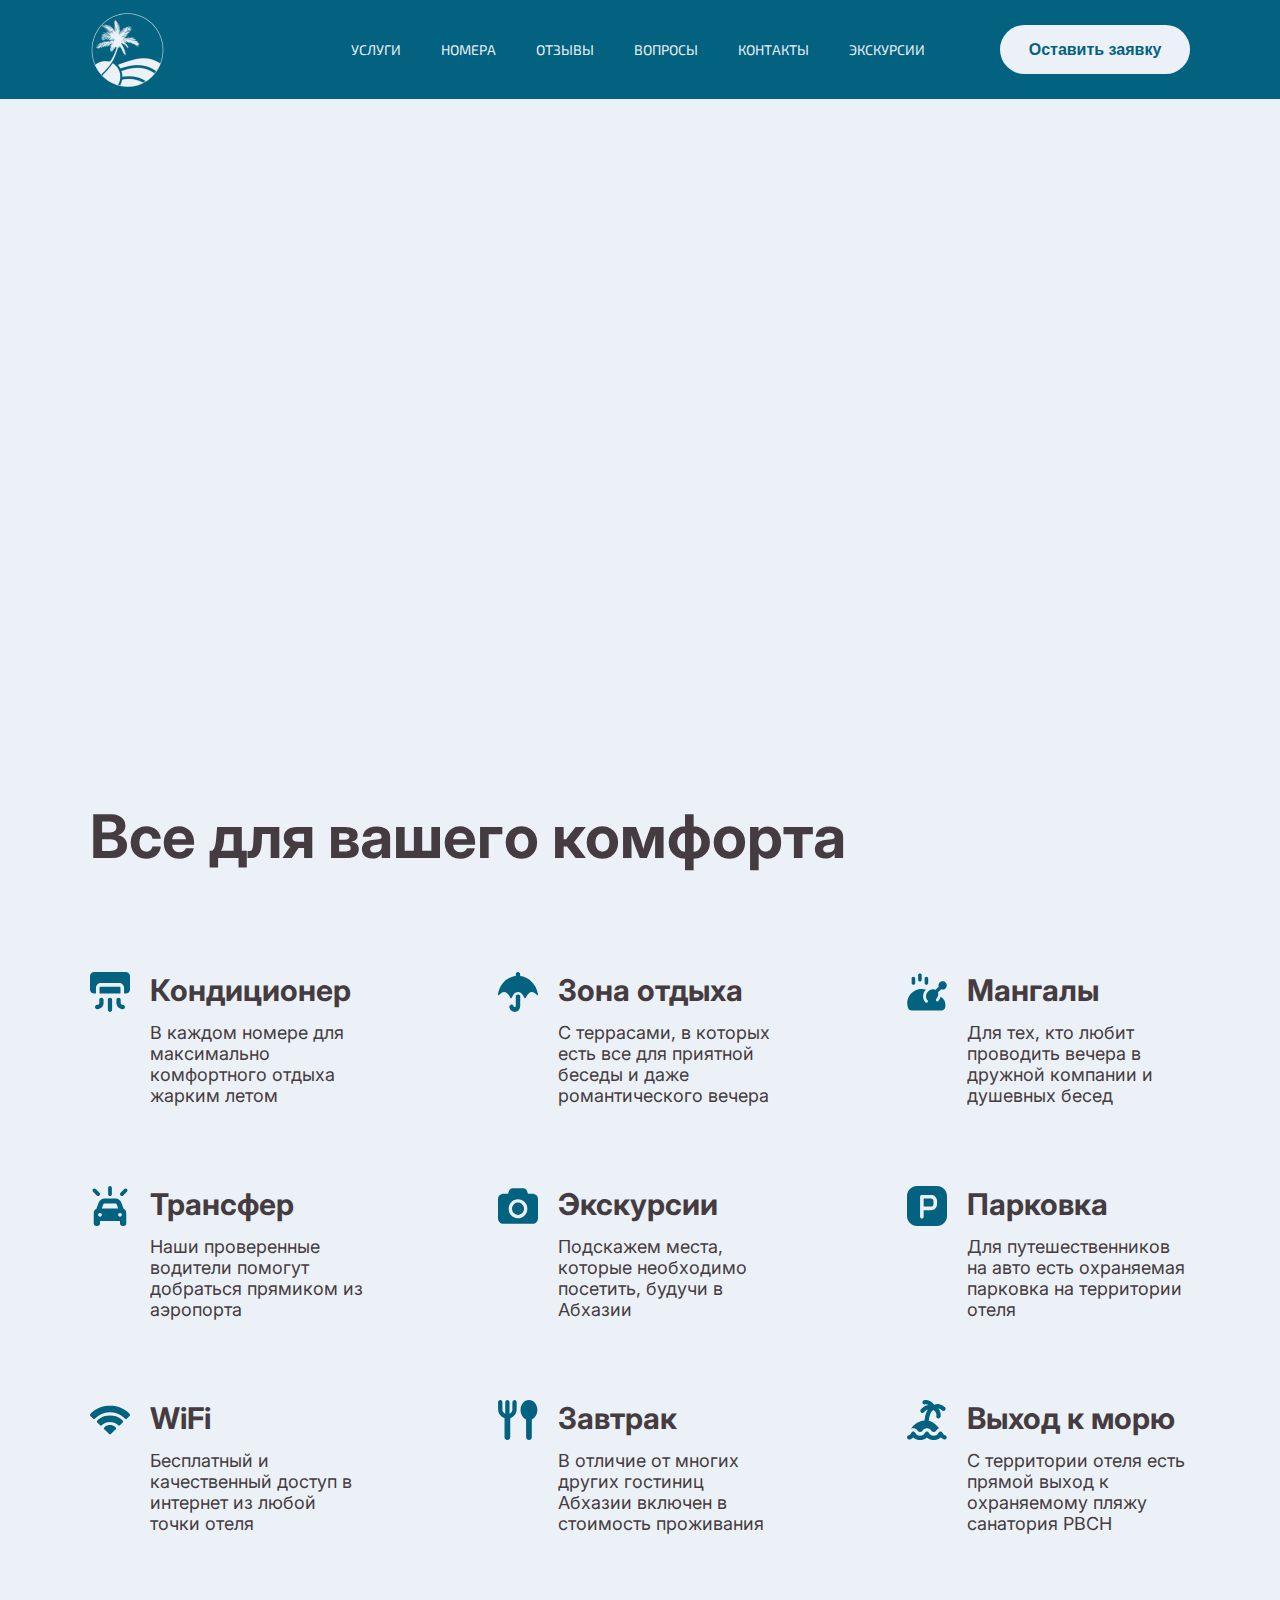
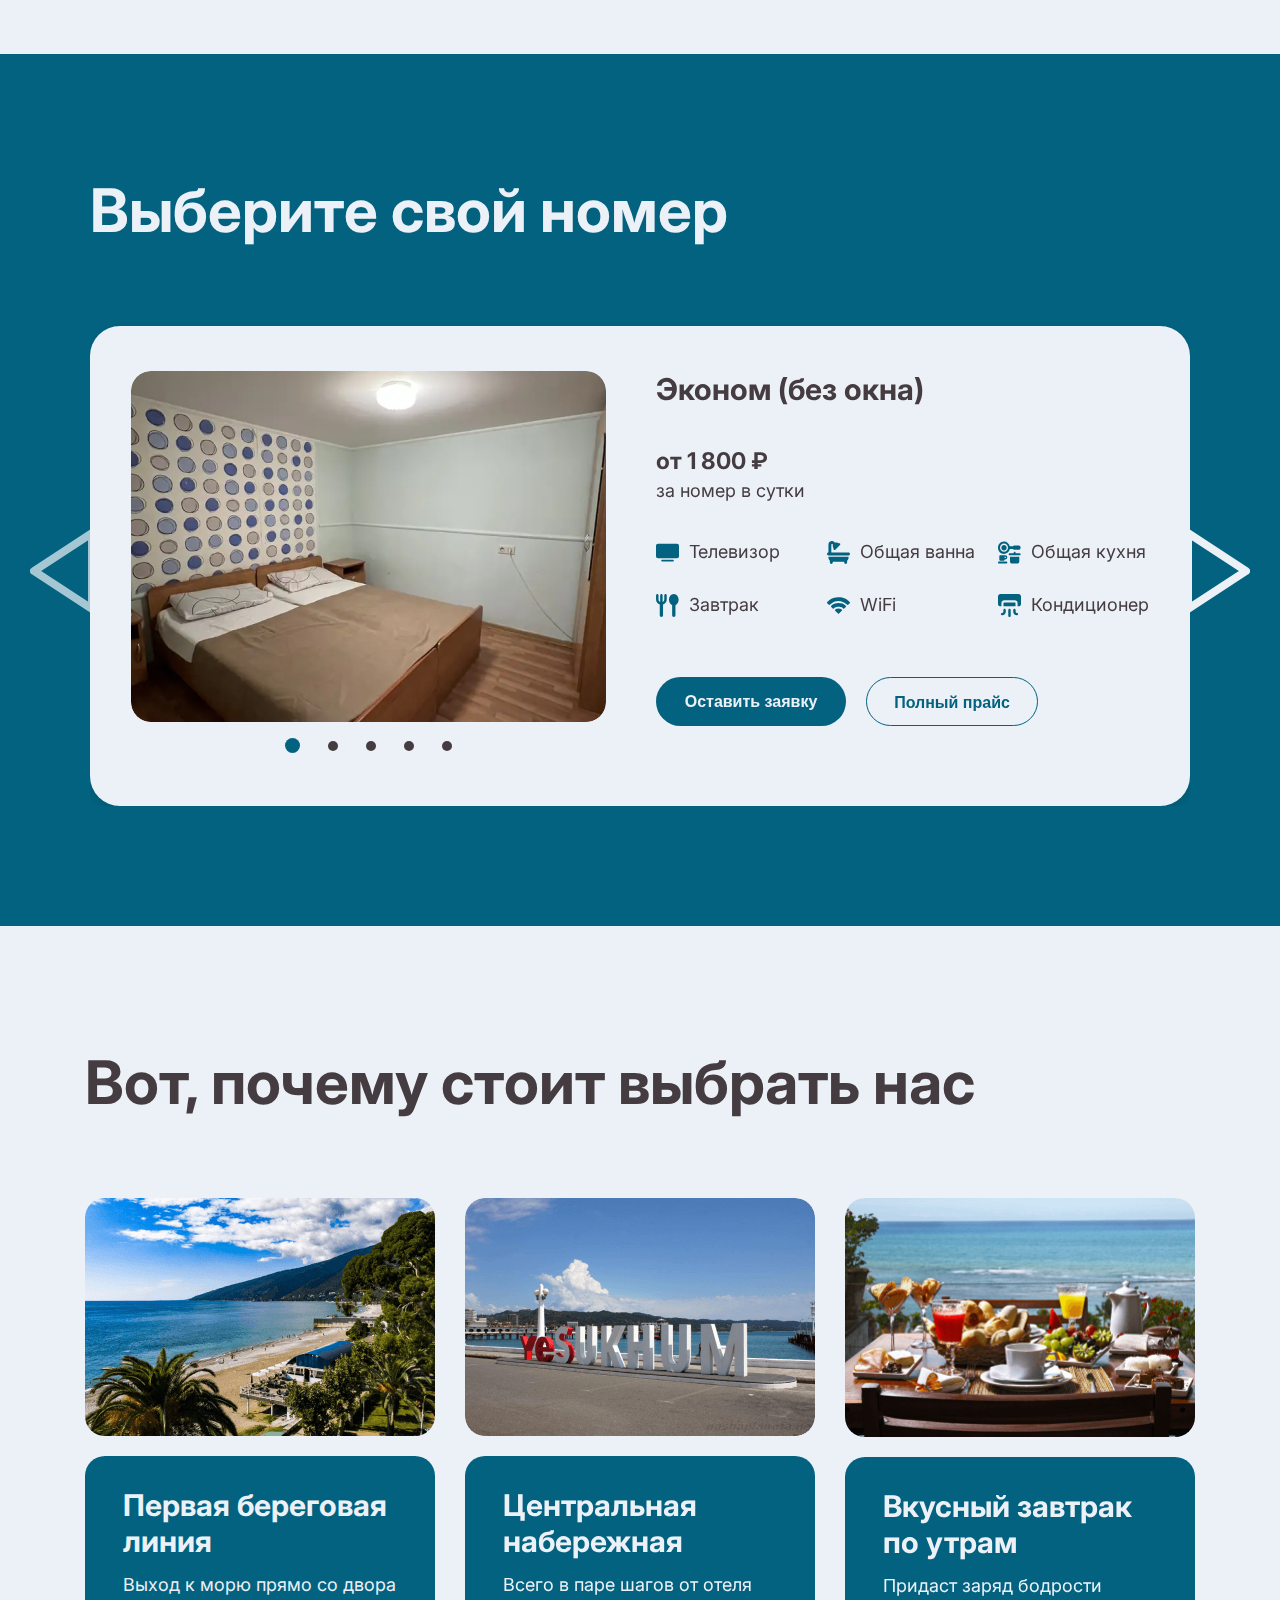
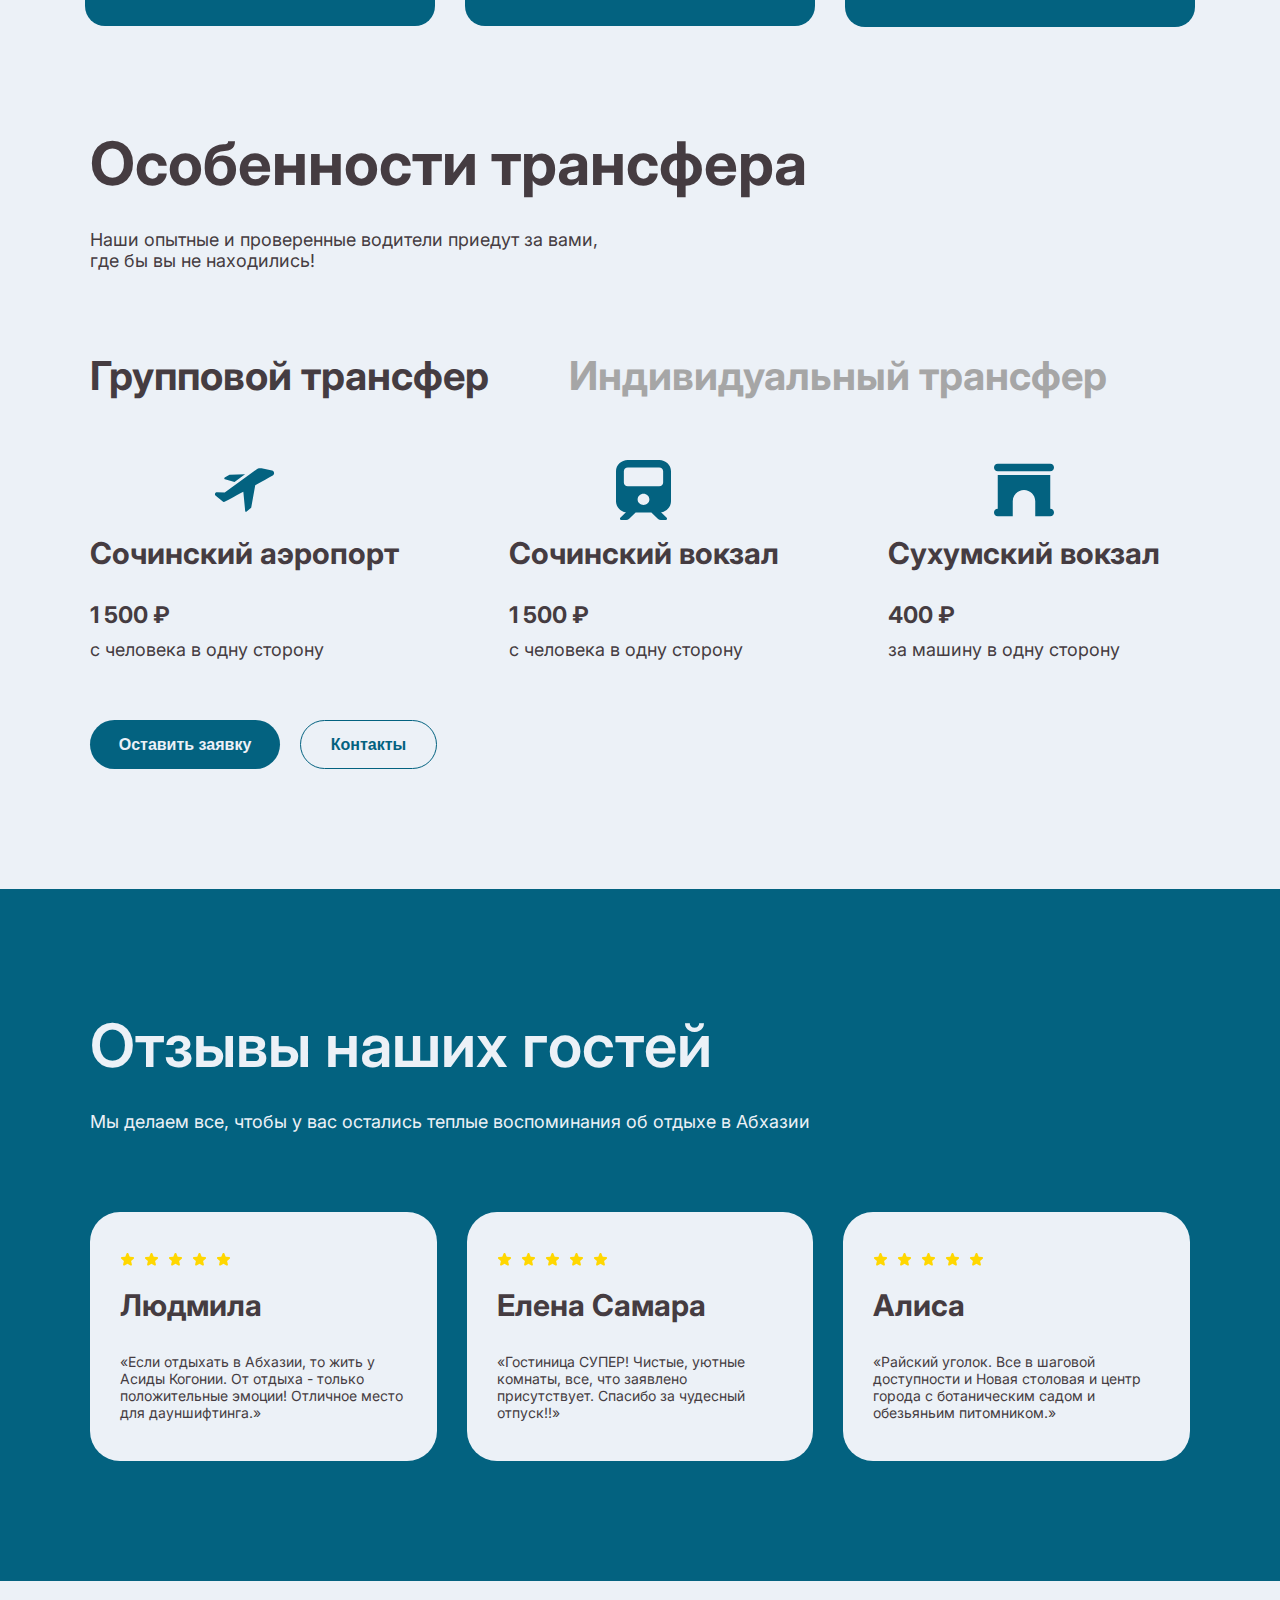
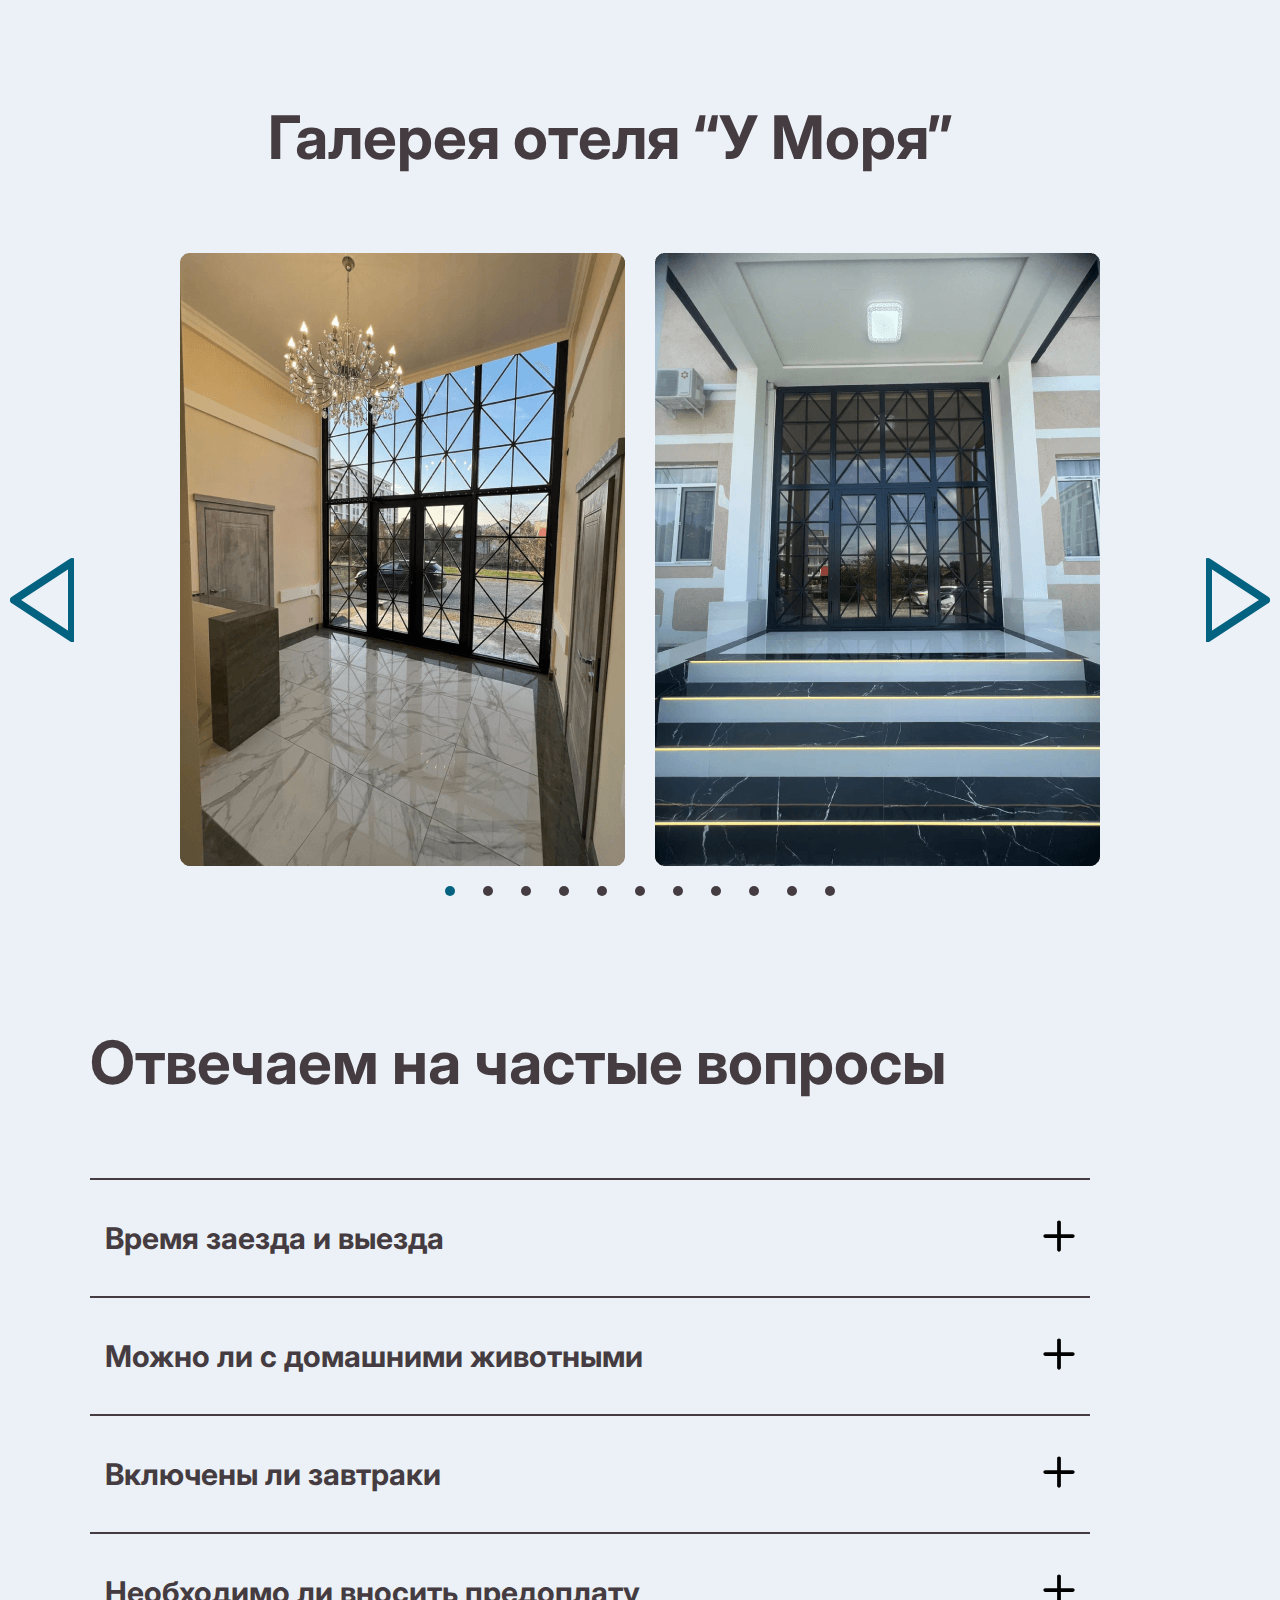
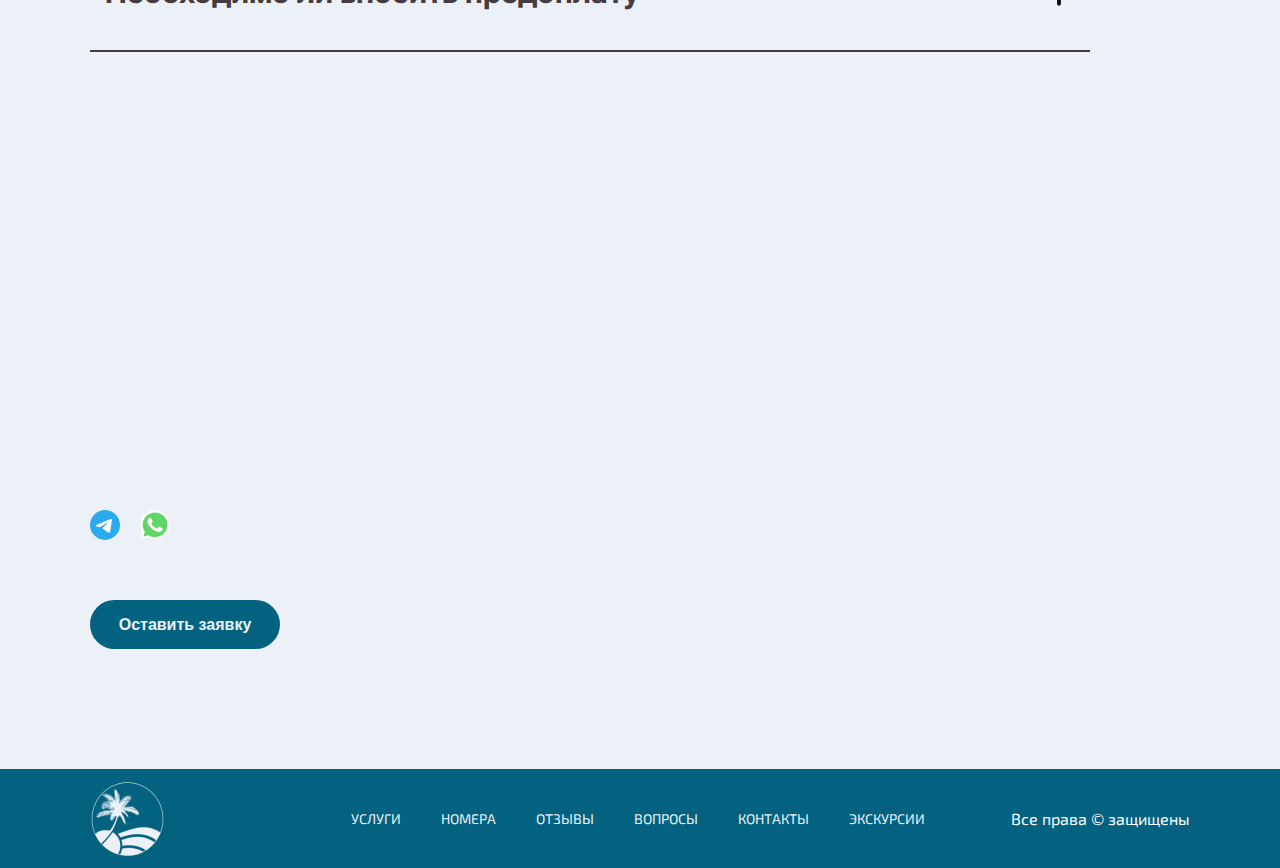
==== index.html @ 35a9c176 "first commit" ====
<!DOCTYPE html>
<html lang="ru">
<head>
    <meta charset="UTF-8">
    <meta name="viewport" content="width=device-width, initial-scale=1.0">
    
    <title>Уютный семейный отель у моря</title>
    <link rel="stylesheet" href="https://unpkg.com/swiper/swiper-bundle.min.css" /> 
    <link rel="stylesheet" href="./css/main.css">
    <link rel="preconnect" href="https://fonts.googleapis.com">
    <link rel="preconnect" href="https://fonts.gstatic.com" crossorigin>
    <link href="https://fonts.googleapis.com/css2?family=Exo+2:ital,wght@0,100..900;1,100..900&family=Inter:wght@100..900&display=swap" rel="stylesheet">
    <link rel="preconnect" href="https://fonts.googleapis.com">
    <link rel="preconnect" href="https://fonts.gstatic.com" crossorigin>
    <link href="https://fonts.googleapis.com/css2?family=Exo+2:ital,wght@0,100..900;1,100..900&display=swap" rel="stylesheet">

    <link rel="apple-touch-icon" sizes="72x72" href="/img/favicons/apple-touch-icon.png">
    <link rel="icon" type="image/png" sizes="32x32" href="/img/favicons/favicon-32x32.png">
    <link rel="icon" type="image/png" sizes="16x16" href="/img/favicons/favicon-16x16.png">
    <link rel="manifest" href="/img/favicons/site.webmanifest">
    <link rel="mask-icon" href="/img/favicons/safari-pinned-tab.svg" color="#5bbad5">
    <link rel="shortcut icon" href="/img/favicons/favicon.ico">
    <meta name="msapplication-TileColor" content="#da532c">
    <meta name="msapplication-config" content="/img/favicons/browserconfig.xml">
    <meta name="theme-color" content="#ffffff">
</head> 
<body>
    <div class="container"> 
        <div class="flutter section none">
            <div class="section-content-form">
                <form class="form" id="form">
                    <div class="form-title-wrapper">
                        <h3 class="form-title">Это будет незабываемый отдых</h3>
                        <div class="form-title-button">
                            <button class="form-prev form-prev-desctop"><img class="form-prev-image" src="./img/svg/prev.svg" alt="Prev"></button>
                            <button class="form-close"><img class="form-close-image" src="./img/svg/close.svg" alt="Close"></button>
                        </div>
                    </div>
                    <div class="form-content-human-data">
                        <h4 class="form-content-human-data-step">Шаг <span class="step-number">1</span>/3</h4>
                        <div class="form-data">
                            <div class="error-message none">
                                <p class="error-text">Пожалуйста, заполните все поля корректно.</p>
                            </div>
                            <input class="form-data-input" id="form-name" type="text" placeholder="Имя">
                            <input class="form-data-input" id="form-surname" type="text" placeholder="Фамилия">
                            <input class="form-data-input phone-input" id="form-phone" type="tel" placeholder="Телефон">
                        </div>
                        <div class="form-button">
                            <button class="form-button-continued">Продолжить</button>
                            <p class="form-button-text">Нажимая на кнопку, я даю разрешение на обработку данных</p>
                        </div>
                    </div>
                    <div class="form-content-info-data none">
                        <h4 class="form-content-human-data-step">Шаг <span class="step-number">2</span>/3</h4>
                        <div class="form-data">
                            <label class="checkbox-block">
                                <input type="checkbox" name="radio-group" class="checkbox-block__real" id="needTransfer">
                                <div class="checkbox-block__fake"></div>
                                <div class="checkbox-block__text">Нужен трансфер</div>
                            </label>    
                            <label class="checkbox-block">
                                <input type="checkbox" name="radio-group" class="checkbox-block__real" id="isAnimals">
                                <div class="checkbox-block__fake"></div>
                                <div class="checkbox-block__text">Я с питомцами</div>
                            </label>    
                            <label class="checkbox-block">
                                <input type="checkbox" name="radio-group" class="checkbox-block__real" id="needParking">
                                <div class="checkbox-block__fake"></div>
                                <div class="checkbox-block__text">Нужна парковка</div>
                            </label>    
                        </div>
                        <div class="form-button">
                            <button class="form-button-continued" >Продолжить</button>
                            <p class="form-button-text">Нажимая на кнопку, я даю разрешение на обработку данных</p>
                        </div>
                    </div>
                    <div class="form-content-dates-arrival none">
                        <h4 class="form-content-human-data-step">Шаг <span class="step-number">3</span>/3</h4>
                        <div class="form-data">
                            <div class="error-message none">
                                <p class="error-text">Пожалуйста, заполните все поля корректно.</p>
                            </div>
                            <div class="form-data-input-date-wrapper">
                                <div class="form-group-input-data" >
                                    <span class="label checkInDateSpan">Заезд</span>
                                    <input type="date" id="form-checkIn" class="date-input form-checkIn">
                                </div>
                                <div class="form-group-input-data">
                                    <span class="label checkOutDateSpan">Выезд</span>
                                    <input type="date" id="form-checkOut" class="date-input form-checkOut">
                                </div>
                            </div>
                            <div class="form-order-call-checkbox ">
                                <div class="form-order-call-select-container-button">
                                    <p class="form-order-call-checkbox-title" data-checkbox="telegram">Позвоните мне</p>
                                    <button class="toggle-button">
                                        <svg viewBox="0 0 20 16" fill="none" xmlns="http://www.w3.org/2000/svg">
                                            <path d="M18.9994 0.973267L0.999427 0.973266C0.817186 0.973839 0.638551 1.02419 0.482751 1.1189C0.326951 1.21362 0.199886 1.3491 0.115232 1.51078C0.030578 1.67245 -0.00845786 1.8542 0.00232437 2.03644C0.0131066 2.21869 0.0733006 2.39454 0.176427 2.54507L9.17643 15.5683C9.54943 16.1083 10.4474 16.1083 10.8214 15.5683L19.8214 2.54507C19.9256 2.39486 19.9867 2.21892 19.9981 2.03637C20.0094 1.85382 19.9706 1.67164 19.8859 1.50962C19.8012 1.3476 19.6738 1.21194 19.5175 1.11738C19.3612 1.02282 19.182 0.972979 18.9994 0.973267Z" fill="#453C41" />
                                        </svg>
                                    </button>
                                </div>
                                <div class="form-order-call-block none">
                                    <ul class="form-order-call-list">
                                        <li class="call" data-value="Позвоните мне">Позвоните мне</li>
                                        <li class="whatsapp" data-value="WhatsApp">WhatsApp</li>
                                        <li class="telegram" data-value="Telegram">Telegram</li>
                                    </ul>
                                </div>
                            </div>
                        </div>
                        <div class="form-button">
                            <button class="form-button-verify">Подтвердить</button>
                            <p class="form-button-text">Нажимая на кнопку, я даю разрешение на обработку данных</p>
                        </div>
                    </div>
                    <button class="form-prev form-prev-mobile"><img class="form-prev-image" src="./img/svg/prev.svg" alt="Prev"></button>
                </form>
            </div>
            <div class="thanks-modal-wrapper none">
                <div class="thanks-modal">
                    <h3 class="thanks-modal-text-title">Спасибо!</h3>
                    <p>Мы обязательно свяжемся с вами позже для обсуждения деталей</p>
                </div>
            </div>
        </div>
        <div class="container-prices none">
            <img class="prices-image" src="./img/hotel-number/prices.png" alt="Prices">
            <!-- <img class="prices-image-mobile" src="./img/hotel-number/prices-mobile.png" alt="Prices"> -->
        </div>
        <header class="pattern section">
            <nav class="layout">
                <div class="nav-container">
                    <div class="nav-container-info">
                        <a href="./index.html" class="logo"><img src="./img/logo.png" alt="Logo"></a>
                        <div class="hamburger-menu" id="header-hamburger-menu">
                            <span></span>
                            <span></span>
                            <span></span>
                        </div>
                        <div class="popup-menu none" id="header-popup-menu">
                            <ul class="nav-links">
                                <li class="nav-links-el"><a href="#comfort">Услуги</a></li>
                                <li class="nav-links-el"><a href="#hotel-number">Номера</a></li>
                                <li class="nav-links-el"><a href="#feedback">Oтзывы</a></li>
                                <li class="nav-links-el"><a href="#faq">Вопросы</a></li>
                                <li class="nav-links-el"><a href="#contacts">Контакты</a></li>
                                <li class="nav-links-el"><a href="./excursions.html">Экскурсии</a></li>
                            </ul>
                        </div>
                        <ul class="nav-links desctop">
                            <li class="nav-links-el"><a href="#comfort">Услуги</a></li>
                            <li class="nav-links-el"><a href="#hotel-number">Номера</a></li>
                            <li class="nav-links-el"><a href="#feedback">Oтзывы</a></li>
                            <li class="nav-links-el"><a href="#faq">Вопросы</a></li>
                            <li class="nav-links-el"><a href="#contacts">Контакты</a></li>
                            <li class="nav-links-el"><a href="./excursions.html">Экскурсии</a></li>
                        </ul>
                    </div>
                    <button class="cta-button cta-button-header request-hide">Оставить заявку</button>
                    <button class="cta-button cta-button-header request-view">Заявка</button>
                </div>
            </nav>
        </header>

        <section class="main section">
            <div class="main-content">
                <h1 class="main-content-title">Уютный семейный отель у моря</h1>
                <p class="main-content-text">Менее пяти минут пешком до берега, главной набережной и центра города</p>
                <button class="rooms-prices-button">Номера и цены</button>
            </div>
        </section>

        <section class="comfort section" id="comfort">
            <div class="comfort-wrapper">
                <h2 class="comfort-title">Все для вашего комфорта</h2>
                <div class="comfort-items">
                    <div class="comfort-item">
                        <img src="./img/svg/conditioner.svg" class="icon"></img>
                        <div class="comfort-item-info">
                            <h3 class="comfort-item-info-title">Кондиционер</h3>
                            <p class="comfort-item-info-text">В каждом номере для максимально комфортного отдыха жарким летом</p>
                        </div>
                    </div>
                    <div class="comfort-item">
                        <img src="./img/svg/rest.svg" class="icon"></img>
                        <div class="comfort-item-info">
                            <h3 class="comfort-item-info-title">Зона отдыха</h3>
                            <p class="comfort-item-info-text">С террасами, в которых есть все для приятной беседы и даже романтического вечера</p>
                        </div>
                    </div>
                    <div class="comfort-item">
                        <img src="./img/svg/brazier.svg" class="icon"></img>
                        <div class="comfort-item-info">
                            <h3 class="comfort-item-info-title">Мангалы</h3>
                            <p class="comfort-item-info-text">Для тех, кто любит проводить вечера в дружной компании и душевных бесед</p>
                        </div>
                    </div>
                    <div class="comfort-item">
                        <img src="./img/svg/transfer.svg" class="icon"></img>
                        <div class="comfort-item-info">
                            <h3 class="comfort-item-info-title">Трансфер</h3>
                            <p class="comfort-item-info-text">Наши проверенные водители помогут добраться прямиком из аэропорта</p>
                        </div>
                    </div>
                    <div class="comfort-item">
                        <img src="./img/svg/excursions.svg" class="icon"></img>
                        <div class="comfort-item-info">
                            <h3 class="comfort-item-info-title">Экскурсии</h3>
                            <p class="comfort-item-info-text">Подскажем места, которые необходимо посетить, будучи в Абхазии</p>
                        </div>
                    </div>
                    <div class="comfort-item">
                        <img src="./img/svg/parking.svg" class="icon"></img>
                        <div class="comfort-item-info">
                            <h3 class="comfort-item-info-title">Парковка</h3>
                            <p class="comfort-item-info-text">Для путешественников на авто есть охраняемая парковка на территории отеля</p>
                        </div>
                    </div>
                    <div class="comfort-item">
                        <img src="./img/svg/wifi.svg" class="icon"></img>
                        <div class="comfort-item-info">
                            <h3 class="comfort-item-info-title">WiFi</h3>
                            <p class="comfort-item-info-text">Бесплатный и качественный доступ в интернет из любой точки отеля</p>
                        </div>
                    </div>
                    <div class="comfort-item">
                        <img src="./img/svg/breakfast.svg" class="icon"></img>
                        <div class="comfort-item-info">
                            <h3 class="comfort-item-info-title">Завтрак</h3>
                            <p class="comfort-item-info-text">В отличие от многих других гостиниц Абхазии включен в стоимость проживания</p>
                        </div>
                    </div>
                    <div class="comfort-item">
                        <img src="./img/svg/sea.svg" class="icon"></img>
                        <div class="comfort-item-info">
                            <h3 class="comfort-item-info-title">Выход к морю</h3>
                            <p class="comfort-item-info-text">С территории отеля есть прямой выход к охраняемому пляжу санатория PBCH</p>
                        </div>
                    </div>
                </div>
            </div>
        </section>

        <section class="hotel-number section" id="hotel-number">
            <div class="hotel-number-wrapper">
                <h2 class="hotel-number-title">Выберите свой номер</h2>
                <div class="swiper-container swiper-hotel-number">
                    <div class="swiper-wrapper ">
                        <div class="swiper-slide swiper-slide-hotel-number">
                            <div class="hotel-number-content">
                                <h3 class="hotel-number-info-title mobile">Эконом (без окна)</h3>
                                <div class="hotel-number-image">
                                    <div class="swiper-container swiper-hotel-number-image">
                                        <div class="swiper-wrapper">
                                            <div class="swiper-slide swiper-slide-image">
                                                <img src="./img/hotel-number/economy/image-1.png" alt="Economy without window">
                                            </div>
                                            <div class="swiper-slide swiper-slide-image">
                                                <img src="./img/hotel-number/economy/image-2.png" alt="Economy without window">
                                            </div>
                                            <div class="swiper-slide swiper-slide-image">
                                                <img src="./img/hotel-number/economy/image-3.png" alt="Economy without window">
                                            </div>
                                            <div class="swiper-slide swiper-slide-image">
                                                <img src="./img/hotel-number/economy/image-4.png" alt="Economy without window">
                                            </div>
                                            <div class="swiper-slide swiper-slide-image">
                                                <img src="./img/hotel-number/economy/image-5.png" alt="Economy without window">
                                            </div>
                                        </div>
                                        <div class="swiper-pagination swiper-image-pagination"></div>
                                    </div>
                                    <div class="progress-counter" >1/5</div>
                                </div> 
                                <div class="hotel-number-info">
                                    <h3 class="hotel-number-info-title">Эконом (без окна)</h3>
                                    <div class="hotel-number-info-text-wrapper">
                                        <div class="hotel-number-info-price-wrapper">
                                            <p class="hotel-number-info-price">от 1 800 ₽</p>
                                            <p class="hotel-number-info-price-text">за номер в сутки</p>
                                        </div>
                                        <div class="hotel-number-info-services">
                                            <div class="hotel-number-info-services-item">
                                                <img class="hotel-number-info-services-item-image" src="./img/svg/tv.svg" alt="TV">
                                                <span>Телевизор</span>
                                            </div>
                                            <div class="hotel-number-info-services-item">
                                                <img class="hotel-number-info-services-item-image" src="./img/svg/bath.svg" alt="Shared Bathroom">
                                                <span>Общая ванна</span>
                                            </div>
                                            <div class="hotel-number-info-services-item">
                                                <img class="hotel-number-info-services-item-image" src="./img/svg/kitchen.svg" alt="Shared Kitchen">
                                                <span>Общая кухня</span>
                                            </div>
                                            <div class="hotel-number-info-services-item">
                                                <img class="hotel-number-info-services-item-image" src="./img/svg/breakfast.svg" alt="Breakfast">
                                                <span>Завтрак</span>
                                            </div>
                                            <div class="hotel-number-info-services-item">
                                                <img class="hotel-number-info-services-item-image" src="./img/svg/wifi.svg" alt="WiFi">
                                                <span>WiFi</span>
                                            </div>
                                            <div class="hotel-number-info-services-item">
                                                <img class="hotel-number-info-services-item-image" src="./img/svg/conditioner.svg" alt="Air Conditioner">
                                                <span>Кондиционер</span>
                                            </div>
                                        </div>
                                    </div>
                                    <div class="hotel-number-info-button">
                                        <button class="cta-button leave-request request-hide">Оставить заявку</button>
                                        <button class="cta-button leave-request request-view">Заявка</button>
                                        <button class="prices-button">Полный прайс</button>
                                    </div>
                                </div>
                            </div>
                        </div>
                        <div class="swiper-slide swiper-slide-hotel-number">
                            <div class="hotel-number-content">
                                <h3 class="hotel-number-info-title mobile">Эконом (с окном)</h3>
                                <div class="hotel-number-image">
                                    <div class="swiper-container swiper-hotel-number-image">
                                        <div class="swiper-wrapper">
                                            <div class="swiper-slide swiper-slide-image">
                                                <img src="./img/hotel-number/economy-window/image-1.png" alt="Economy without window">
                                            </div>
                                            <div class="swiper-slide swiper-slide-image">
                                                <img src="./img/hotel-number/economy-window/image-2.png" alt="Economy without window">
                                            </div>
                                            <div class="swiper-slide swiper-slide-image">
                                                <img src="./img/hotel-number/economy-window/image-3.png" alt="Economy without window">
                                            </div>
                                            <div class="swiper-slide swiper-slide-image">
                                                <img src="./img/hotel-number/economy-window/image-4.png" alt="Economy without window">
                                            </div>
                                            <div class="swiper-slide swiper-slide-image">
                                                <img src="./img/hotel-number/economy-window/image-5.png" alt="Economy without window">
                                            </div>
                                        </div>
                                        <div class="swiper-pagination swiper-image-pagination"></div>
                                    </div>
                                    <div class="progress-counter" >1/5</div>
                                </div> 
                                <div class="hotel-number-info">
                                    <h3 class="hotel-number-info-title">Эконом (с окном)</h3>
                                    <div class="hotel-number-info-text-wrapper">
                                        <div class="hotel-number-info-price-wrapper">
                                            <p class="hotel-number-info-price">от 2 000 ₽</p>
                                            <p class="hotel-number-info-price-text">за номер в сутки</p>
                                        </div>
                                        <div class="hotel-number-info-services">
                                            <div class="hotel-number-info-services-item">
                                                <img class="hotel-number-info-services-item-image" src="./img/svg/tv.svg" alt="TV">
                                                <span>Телевизор</span>
                                            </div>
                                            <div class="hotel-number-info-services-item">
                                                <img class="hotel-number-info-services-item-image" src="./img/svg/bath.svg" alt="Shared Bathroom">
                                                <span>Общая ванна</span>
                                            </div>
                                            <div class="hotel-number-info-services-item">
                                                <img class="hotel-number-info-services-item-image" src="./img/svg/kitchen.svg" alt="Shared Kitchen">
                                                <span>Общая кухня</span>
                                            </div>
                                            <div class="hotel-number-info-services-item">
                                                <img class="hotel-number-info-services-item-image" src="./img/svg/breakfast.svg" alt="Breakfast">
                                                <span>Завтрак</span>
                                            </div>
                                            <div class="hotel-number-info-services-item">
                                                <img class="hotel-number-info-services-item-image" src="./img/svg/wifi.svg" alt="WiFi">
                                                <span>WiFi</span>
                                            </div>
                                            <div class="hotel-number-info-services-item">
                                                <img class="hotel-number-info-services-item-image" src="./img/svg/conditioner.svg" alt="Air Conditioner">
                                                <span>Кондиционер</span>
                                            </div>
                                        </div>
                                    </div>
                                    <div class="hotel-number-info-button">
                                        <button class="cta-button leave-request request-hide">Оставить заявку</button>
                                        <button class="cta-button leave-request request-view">Заявка</button>
                                        <button class="prices-button">Полный прайс</button>
                                    </div>
                                </div>
                            </div>
                        </div>
                        <div class="swiper-slide swiper-slide-hotel-number">
                            <div class="hotel-number-content">
                                <h3 class="hotel-number-info-title mobile">Стандарт (2-местный)</h3>
                                <div class="hotel-number-image">
                                    <div class="swiper-container swiper-hotel-number-image">
                                        <div class="swiper-wrapper">
                                            <div class="swiper-slide swiper-slide-image">
                                                <img src="./img/hotel-number/standart-double/image-1.png" alt="Economy without window">
                                            </div>
                                            <div class="swiper-slide swiper-slide-image">
                                                <img src="./img/hotel-number/standart-double/image-2.png" alt="Economy without window">
                                            </div>
                                            <div class="swiper-slide swiper-slide-image">
                                                <img src="./img/hotel-number/standart-double/image-3.png" alt="Economy without window">
                                            </div>
                                            <div class="swiper-slide swiper-slide-image">
                                                <img src="./img/hotel-number/standart-double/image-4.png" alt="Economy without window">
                                            </div>
                                            <div class="swiper-slide swiper-slide-image">
                                                <img src="./img/hotel-number/standart-double/image-5.png" alt="Economy without window">
                                            </div>
                                        </div>
                                        <div class="swiper-pagination swiper-image-pagination"></div>
                                    </div>
                                    <div class="progress-counter" >1/5</div>
                                </div> 
                                <div class="hotel-number-info">
                                    <h3 class="hotel-number-info-title">Стандарт (2-местный)</h3>
                                    <div class="hotel-number-info-text-wrapper">
                                        <div class="hotel-number-info-price-wrapper">
                                            <p class="hotel-number-info-price">от 3 000 ₽</p>
                                            <p class="hotel-number-info-price-text">за номер в сутки</p>
                                        </div>
                                        <div class="hotel-number-info-services">
                                            <div class="hotel-number-info-services-item">
                                                <img class="hotel-number-info-services-item-image" src="./img/svg/tv.svg" alt="TV">
                                                <span>Телевизор</span>
                                            </div>
                                            <div class="hotel-number-info-services-item">
                                                <img class="hotel-number-info-services-item-image" src="./img/svg/bath.svg" alt="Shared Bathroom">
                                                <span>Личная ванна</span>
                                            </div>
                                            <div class="hotel-number-info-services-item">
                                                <img class="hotel-number-info-services-item-image" src="./img/svg/kitchen.svg" alt="Shared Kitchen">
                                                <span>Личная кухня</span>
                                            </div>
                                            <div class="hotel-number-info-services-item">
                                                <img class="hotel-number-info-services-item-image" src="./img/svg/breakfast.svg" alt="Breakfast">
                                                <span>Завтрак</span>
                                            </div>
                                            <div class="hotel-number-info-services-item">
                                                <img class="hotel-number-info-services-item-image" src="./img/svg/wifi.svg" alt="WiFi">
                                                <span>WiFi</span>
                                            </div>
                                            <div class="hotel-number-info-services-item">
                                                <img class="hotel-number-info-services-item-image" src="./img/svg/conditioner.svg" alt="Air Conditioner">
                                                <span>Кондиционер</span>
                                            </div>
                                        </div>
                                    </div>
                                    <div class="hotel-number-info-button">
                                        <button class="cta-button leave-request request-hide">Оставить заявку</button>
                                        <button class="cta-button leave-request request-view">Заявка</button>
                                        <button class="prices-button">Полный прайс</button>
                                    </div>
                                </div>
                            </div>
                        </div>
                        <div class="swiper-slide swiper-slide-hotel-number">
                            <div class="hotel-number-content">
                                <h3 class="hotel-number-info-title mobile">Стандарт (3-местный)</h3>
                                <div class="hotel-number-image">
                                    <div class="swiper-container swiper-hotel-number-image">
                                        <div class="swiper-wrapper">
                                            <div class="swiper-slide swiper-slide-image">
                                                <img src="./img/hotel-number/standart-triple/image-1.png" alt="Economy without window">
                                            </div>
                                            <div class="swiper-slide swiper-slide-image">
                                                <img src="./img/hotel-number/standart-triple/image-2.png" alt="Economy without window">
                                            </div>
                                            <div class="swiper-slide swiper-slide-image">
                                                <img src="./img/hotel-number/standart-triple/image-3.png" alt="Economy without window">
                                            </div>
                                            <div class="swiper-slide swiper-slide-image">
                                                <img src="./img/hotel-number/standart-triple/image-4.png" alt="Economy without window">
                                            </div>
                                            <div class="swiper-slide swiper-slide-image">
                                                <img src="./img/hotel-number/standart-triple/image-5.png" alt="Economy without window">
                                            </div>
                                        </div>
                                        <div class="swiper-pagination swiper-image-pagination"></div>
                                    </div>
                                    <div class="progress-counter" >1/5</div>
                                </div> 
                                <div class="hotel-number-info">
                                    <h3 class="hotel-number-info-title">Стандарт (3-местный)</h3>
                                    <div class="hotel-number-info-text-wrapper">
                                        <div class="hotel-number-info-price-wrapper">
                                            <p class="hotel-number-info-price">от 3 500 ₽</p>
                                            <p class="hotel-number-info-price-text">за номер в сутки</p>
                                        </div>
                                        <div class="hotel-number-info-services">
                                            <div class="hotel-number-info-services-item">
                                                <img class="hotel-number-info-services-item-image" src="./img/svg/tv.svg" alt="TV">
                                                <span>Телевизор</span>
                                            </div>
                                            <div class="hotel-number-info-services-item">
                                                <img class="hotel-number-info-services-item-image" src="./img/svg/bath.svg" alt="Shared Bathroom">
                                                <span>Личная ванна</span>
                                            </div>
                                            <div class="hotel-number-info-services-item">
                                                <img class="hotel-number-info-services-item-image" src="./img/svg/kitchen.svg" alt="Shared Kitchen">
                                                <span>Личная кухня</span>
                                            </div>
                                            <div class="hotel-number-info-services-item">
                                                <img class="hotel-number-info-services-item-image" src="./img/svg/breakfast.svg" alt="Breakfast">
                                                <span>Завтрак</span>
                                            </div>
                                            <div class="hotel-number-info-services-item">
                                                <img class="hotel-number-info-services-item-image" src="./img/svg/wifi.svg" alt="WiFi">
                                                <span>WiFi</span>
                                            </div>
                                            <div class="hotel-number-info-services-item">
                                                <img class="hotel-number-info-services-item-image" src="./img/svg/conditioner.svg" alt="Air Conditioner">
                                                <span>Кондиционер</span>
                                            </div>
                                        </div>
                                    </div>
                                    <div class="hotel-number-info-button">
                                        <button class="cta-button leave-request request-hide">Оставить заявку</button>
                                        <button class="cta-button leave-request request-view">Заявка</button>
                                        <button class="prices-button">Полный прайс</button>
                                    </div>
                                </div>
                            </div>
                        </div>
                        <div class="swiper-slide swiper-slide-hotel-number">
                            <div class="hotel-number-content">
                                <h3 class="hotel-number-info-title mobile">Стандарт (4-местный)</h3>
                                <div class="hotel-number-image">
                                    <div class="swiper-container swiper-hotel-number-image">
                                        <div class="swiper-wrapper">
                                            <div class="swiper-slide swiper-slide-image">
                                                <img src="./img/hotel-number/standart-quadruple/image-1.png" alt="Economy without window">
                                            </div>
                                            <div class="swiper-slide swiper-slide-image">
                                                <img src="./img/hotel-number/standart-quadruple/image-2.png" alt="Economy without window">
                                            </div>
                                            <div class="swiper-slide swiper-slide-image">
                                                <img src="./img/hotel-number/standart-quadruple/image-3.png" alt="Economy without window">
                                            </div>
                                            <div class="swiper-slide swiper-slide-image">
                                                <img src="./img/hotel-number/standart-quadruple/image-4.png" alt="Economy without window">
                                            </div>
                                            <div class="swiper-slide swiper-slide-image">
                                                <img src="./img/hotel-number/standart-quadruple/image-5.png" alt="Economy without window">
                                            </div>
                                        </div>
                                        <div class="swiper-pagination swiper-image-pagination"></div>
                                    </div>
                                    <div class="progress-counter" >1/5</div>
                                </div> 
                                <div class="hotel-number-info">
                                    <h3 class="hotel-number-info-title">Стандарт (4-местный)</h3>
                                    <div class="hotel-number-info-text-wrapper">
                                        <div class="hotel-number-info-price-wrapper">
                                            <p class="hotel-number-info-price">от 4 000 ₽</p>
                                            <p class="hotel-number-info-price-text">за номер в сутки</p>
                                        </div>
                                        <div class="hotel-number-info-services">
                                            <div class="hotel-number-info-services-item">
                                                <img class="hotel-number-info-services-item-image" src="./img/svg/tv.svg" alt="TV">
                                                <span>Телевизор</span>
                                            </div>
                                            <div class="hotel-number-info-services-item">
                                                <img class="hotel-number-info-services-item-image" src="./img/svg/bath.svg" alt="Shared Bathroom">
                                                <span>Личная ванна</span>
                                            </div>
                                            <div class="hotel-number-info-services-item">
                                                <img class="hotel-number-info-services-item-image" src="./img/svg/kitchen.svg" alt="Shared Kitchen">
                                                <span>Личная кухня</span>
                                            </div>
                                            <div class="hotel-number-info-services-item">
                                                <img class="hotel-number-info-services-item-image" src="./img/svg/breakfast.svg" alt="Breakfast">
                                                <span>Завтрак</span>
                                            </div>
                                            <div class="hotel-number-info-services-item">
                                                <img class="hotel-number-info-services-item-image" src="./img/svg/wifi.svg" alt="WiFi">
                                                <span>WiFi</span>
                                            </div>
                                            <div class="hotel-number-info-services-item">
                                                <img class="hotel-number-info-services-item-image" src="./img/svg/conditioner.svg" alt="Air Conditioner">
                                                <span>Кондиционер</span>
                                            </div>
                                        </div>
                                    </div>
                                    <div class="hotel-number-info-button">
                                        <button class="cta-button leave-request request-hide">Оставить заявку</button>
                                        <button class="cta-button leave-request request-view">Заявка</button>
                                        <button class="prices-button">Полный прайс</button>
                                    </div>
                                </div>
                            </div>
                        </div>
                        <div class="swiper-slide swiper-slide-hotel-number">
                            <div class="hotel-number-content">
                                <h3 class="hotel-number-info-title mobile">Комфорт (2-местный)</h3>
                                <div class="hotel-number-image">
                                    <div class="swiper-container swiper-hotel-number-image">
                                        <div class="swiper-wrapper">
                                            <div class="swiper-slide swiper-slide-image">
                                                <img src="./img/hotel-number/comfort-double/image-1.png" alt="Economy without window">
                                            </div>
                                            <div class="swiper-slide swiper-slide-image">
                                                <img src="./img/hotel-number/comfort-double/image-2.png" alt="Economy without window">
                                            </div>
                                            <div class="swiper-slide swiper-slide-image">
                                                <img src="./img/hotel-number/comfort-double/image-3.png" alt="Economy without window">
                                            </div>
                                            <div class="swiper-slide swiper-slide-image">
                                                <img src="./img/hotel-number/comfort-double/image-4.png" alt="Economy without window">
                                            </div>
                                            <div class="swiper-slide swiper-slide-image">
                                                <img src="./img/hotel-number/comfort-double/image-5.png" alt="Economy without window">
                                            </div>
                                        </div>
                                        <div class="swiper-pagination swiper-image-pagination"></div>
                                    </div>
                                    <div class="progress-counter">1/5</div>
                                </div> 
                                <div class="hotel-number-info">
                                    <h3 class="hotel-number-info-title">Комфорт (2-местный)</h3>
                                    <div class="hotel-number-info-text-wrapper">
                                        <div class="hotel-number-info-price-wrapper">
                                            <p class="hotel-number-info-price">от 3 000 ₽</p>
                                            <p class="hotel-number-info-price-text">за номер в сутки</p>
                                        </div>
                                        <div class="hotel-number-info-services">
                                            <div class="hotel-number-info-services-item">
                                                <img class="hotel-number-info-services-item-image" src="./img/svg/tv.svg" alt="TV">
                                                <span>Телевизор</span>
                                            </div>
                                            <div class="hotel-number-info-services-item">
                                                <img class="hotel-number-info-services-item-image" src="./img/svg/bath.svg" alt="Shared Bathroom">
                                                <span>Личная ванна</span>
                                            </div>
                                            <div class="hotel-number-info-services-item">
                                                <img class="hotel-number-info-services-item-image" src="./img/svg/kitchen.svg" alt="Shared Kitchen">
                                                <span>Личная кухня</span>
                                            </div>
                                            <div class="hotel-number-info-services-item">
                                                <img class="hotel-number-info-services-item-image" src="./img/svg/breakfast.svg" alt="Breakfast">
                                                <span>Завтрак</span>
                                            </div>
                                            <div class="hotel-number-info-services-item">
                                                <img class="hotel-number-info-services-item-image" src="./img/svg/wifi.svg" alt="WiFi">
                                                <span>WiFi</span>
                                            </div>
                                            <div class="hotel-number-info-services-item">
                                                <img class="hotel-number-info-services-item-image" src="./img/svg/conditioner.svg" alt="Air Conditioner">
                                                <span>Кондиционер</span>
                                            </div>
                                        </div>
                                    </div>
                                    <div class="hotel-number-info-button">
                                        <button class="cta-button leave-request request-hide">Оставить заявку</button>
                                        <button class="cta-button leave-request request-view">Заявка</button>
                                        <button class="prices-button">Полный прайс</button>
                                    </div>
                                </div>
                            </div>
                        </div>
                        <div class="swiper-slide swiper-slide-hotel-number">
                            <div class="hotel-number-content">
                                <h3 class="hotel-number-info-title mobile">Комфорт (3-местный)</h3>
                                <div class="hotel-number-image">
                                    <div class="swiper-container swiper-hotel-number-image">
                                        <div class="swiper-wrapper">
                                            <div class="swiper-slide swiper-slide-image">
                                                <img src="./img/hotel-number/comfort-triple/image-1.png" alt="Economy without window">
                                            </div>
                                            <div class="swiper-slide swiper-slide-image">
                                                <img src="./img/hotel-number/comfort-triple/image-2.png" alt="Economy without window">
                                            </div>
                                            <div class="swiper-slide swiper-slide-image">
                                                <img src="./img/hotel-number/comfort-triple/image-3.png" alt="Economy without window">
                                            </div>
                                            <div class="swiper-slide swiper-slide-image">
                                                <img src="./img/hotel-number/comfort-triple/image-4.png" alt="Economy without window">
                                            </div>
                                            <div class="swiper-slide swiper-slide-image">
                                                <img src="./img/hotel-number/comfort-triple/image-5.png" alt="Economy without window">
                                            </div>
                                        </div>
                                        <div class="swiper-pagination swiper-image-pagination"></div>
                                    </div>
                                    <div class="progress-counter" >1/5</div>
                                </div> 
                                <div class="hotel-number-info">
                                    <h3 class="hotel-number-info-title">Комфорт (3-местный)</h3>
                                    <div class="hotel-number-info-text-wrapper">
                                        <div class="hotel-number-info-price-wrapper">
                                            <p class="hotel-number-info-price">от 3 800 ₽</p>
                                            <p class="hotel-number-info-price-text">за номер в сутки</p>
                                        </div>
                                        <div class="hotel-number-info-services">
                                            <div class="hotel-number-info-services-item">
                                                <img class="hotel-number-info-services-item-image" src="./img/svg/tv.svg" alt="TV">
                                                <span>Телевизор</span>
                                            </div>
                                            <div class="hotel-number-info-services-item">
                                                <img class="hotel-number-info-services-item-image" src="./img/svg/bath.svg" alt="Shared Bathroom">
                                                <span>Личная ванна</span>
                                            </div>
                                            <div class="hotel-number-info-services-item">
                                                <img class="hotel-number-info-services-item-image" src="./img/svg/kitchen.svg" alt="Shared Kitchen">
                                                <span>Личная кухня</span>
                                            </div>
                                            <div class="hotel-number-info-services-item">
                                                <img class="hotel-number-info-services-item-image" src="./img/svg/breakfast.svg" alt="Breakfast">
                                                <span>Завтрак</span>
                                            </div>
                                            <div class="hotel-number-info-services-item">
                                                <img class="hotel-number-info-services-item-image" src="./img/svg/wifi.svg" alt="WiFi">
                                                <span>WiFi</span>
                                            </div>
                                            <div class="hotel-number-info-services-item">
                                                <img class="hotel-number-info-services-item-image" src="./img/svg/conditioner.svg" alt="Air Conditioner">
                                                <span>Кондиционер</span>
                                            </div>
                                        </div>
                                    </div>
                                    <div class="hotel-number-info-button">
                                        <button class="cta-button leave-request request-hide">Оставить заявку</button>
                                        <button class="cta-button leave-request request-view">Заявка</button>
                                        <button class="prices-button">Полный прайс</button>
                                    </div>
                                </div>
                            </div>
                        </div>
                        <div class="swiper-slide swiper-slide-hotel-number">
                            <div class="hotel-number-content">
                                <h3 class="hotel-number-info-title mobile">Делюкс (3-местный)</h3>
                                <div class="hotel-number-image">
                                    <div class="swiper-container swiper-hotel-number-image">
                                        <div class="swiper-wrapper">
                                            <div class="swiper-slide swiper-slide-image">
                                                <img src="./img/hotel-number/deluxe-triple/image-1.png" alt="Economy without window">
                                            </div>
                                            <div class="swiper-slide swiper-slide-image">
                                                <img src="./img/hotel-number/deluxe-triple/image-2.png" alt="Economy without window">
                                            </div>
                                            <div class="swiper-slide swiper-slide-image">
                                                <img src="./img/hotel-number/deluxe-triple/image-3.png" alt="Economy without window">
                                            </div>
                                            <div class="swiper-slide swiper-slide-image">
                                                <img src="./img/hotel-number/deluxe-triple/image-4.png" alt="Economy without window">
                                            </div>
                                            <div class="swiper-slide swiper-slide-image">
                                                <img src="./img/hotel-number/deluxe-triple/image-5.png" alt="Economy without window">
                                            </div>
                                        </div>
                                        <div class="swiper-pagination swiper-image-pagination"></div>
                                    </div>
                                    <div class="progress-counter" >1/5</div>
                                </div> 
                                <div class="hotel-number-info">
                                    <h3 class="hotel-number-info-title">Делюкс (3-местный)</h3>
                                    <div class="hotel-number-info-text-wrapper">
                                        <div class="hotel-number-info-price-wrapper">
                                            <p class="hotel-number-info-price">от 3 800 ₽</p>
                                            <p class="hotel-number-info-price-text">за номер в сутки</p>
                                        </div>
                                        <div class="hotel-number-info-services">
                                            <div class="hotel-number-info-services-item">
                                                <img class="hotel-number-info-services-item-image" src="./img/svg/tv.svg" alt="TV">
                                                <span>Телевизор</span>
                                            </div>
                                            <div class="hotel-number-info-services-item">
                                                <img class="hotel-number-info-services-item-image" src="./img/svg/bath.svg" alt="Shared Bathroom">
                                                <span>Личная ванна</span>
                                            </div>
                                            <div class="hotel-number-info-services-item">
                                                <img class="hotel-number-info-services-item-image" src="./img/svg/kitchen.svg" alt="Shared Kitchen">
                                                <span>Личная кухня</span>
                                            </div>
                                            <div class="hotel-number-info-services-item">
                                                <img class="hotel-number-info-services-item-image" src="./img/svg/breakfast.svg" alt="Breakfast">
                                                <span>Завтрак</span>
                                            </div>
                                            <div class="hotel-number-info-services-item">
                                                <img class="hotel-number-info-services-item-image" src="./img/svg/wifi.svg" alt="WiFi">
                                                <span>WiFi</span>
                                            </div>
                                            <div class="hotel-number-info-services-item">
                                                <img class="hotel-number-info-services-item-image" src="./img/svg/conditioner.svg" alt="Air Conditioner">
                                                <span>Кондиционер</span>
                                            </div>
                                        </div>
                                    </div>
                                    <div class="hotel-number-info-button">
                                        <button class="cta-button leave-request request-hide">Оставить заявку</button>
                                        <button class="cta-button leave-request request-view">Заявка</button>
                                        <button class="prices-button">Полный прайс</button>
                                    </div>
                                </div>
                            </div>
                        </div>
                        <div class="swiper-slide swiper-slide-hotel-number">
                            <div class="hotel-number-content">
                                <h3 class="hotel-number-info-title mobile">Люкс (4-местный)</h3>
                                <div class="hotel-number-image">
                                    <div class="swiper-container swiper-hotel-number-image">
                                        <div class="swiper-wrapper">
                                            <div class="swiper-slide swiper-slide-image">
                                                <img src="./img/hotel-number/luxe-quadruple/image-1.png" alt="Economy without window">
                                            </div>
                                            <div class="swiper-slide swiper-slide-image">
                                                <img src="./img/hotel-number/luxe-quadruple/image-2.png" alt="Economy without window">
                                            </div>
                                            <div class="swiper-slide swiper-slide-image">
                                                <img src="./img/hotel-number/luxe-quadruple/image-3.png" alt="Economy without window">
                                            </div>
                                            <div class="swiper-slide swiper-slide-image">
                                                <img src="./img/hotel-number/luxe-quadruple/image-4.png" alt="Economy without window">
                                            </div>
                                            <div class="swiper-slide swiper-slide-image">
                                                <img src="./img/hotel-number/luxe-quadruple/image-5.png" alt="Economy without window">
                                            </div>
                                        </div>
                                        <div class="swiper-pagination swiper-image-pagination"></div>
                                    </div>
                                    <div class="progress-counter" >1/5</div>
                                </div> 
                                <div class="hotel-number-info">
                                    <h3 class="hotel-number-info-title">Люкс (4-местный)</h3>
                                    <div class="hotel-number-info-text-wrapper">
                                        <div class="hotel-number-info-price-wrapper">
                                            <p class="hotel-number-info-price">от 6 000 ₽</p>
                                            <p class="hotel-number-info-price-text">за номер в сутки</p>
                                        </div>
                                        <div class="hotel-number-info-services">
                                            <div class="hotel-number-info-services-item">
                                                <img class="hotel-number-info-services-item-image" src="./img/svg/tv.svg" alt="TV">
                                                <span>Телевизор</span>
                                            </div>
                                            <div class="hotel-number-info-services-item">
                                                <img class="hotel-number-info-services-item-image" src="./img/svg/bath.svg" alt="Shared Bathroom">
                                                <span>Личная ванна</span>
                                            </div>
                                            <div class="hotel-number-info-services-item">
                                                <img class="hotel-number-info-services-item-image" src="./img/svg/kitchen.svg" alt="Shared Kitchen">
                                                <span>Личная кухня</span>
                                            </div>
                                            <div class="hotel-number-info-services-item">
                                                <img class="hotel-number-info-services-item-image" src="./img/svg/breakfast.svg" alt="Breakfast">
                                                <span>Завтрак</span>
                                            </div>
                                            <div class="hotel-number-info-services-item">
                                                <img class="hotel-number-info-services-item-image" src="./img/svg/wifi.svg" alt="WiFi">
                                                <span>WiFi</span>
                                            </div>
                                            <div class="hotel-number-info-services-item">
                                                <img class="hotel-number-info-services-item-image" src="./img/svg/conditioner.svg" alt="Air Conditioner">
                                                <span>Кондиционер</span>
                                            </div>
                                        </div>
                                    </div>
                                    <div class="hotel-number-info-button">
                                        <button class="cta-button leave-request request-hide">Оставить заявку</button>
                                        <button class="cta-button leave-request request-view">Заявка</button>
                                        <button class="prices-button">Полный прайс</button>
                                    </div>
                                </div>
                            </div>
                        </div>
                    </div>
                    <div class="swiper-pagination swiper-hotel-number-pagination"></div>

                    <div class="swiper-button-prev swiper-button-prev-hotel-number">
                        <svg width="64" height="84" viewBox="0 0 64 84" fill="none" xmlns="http://www.w3.org/2000/svg">
                            <path d="M62 4L4 42L62 80L62 4Z" />
                        </svg>
                    </div>
                    <div class="swiper-button-next swiper-button-next-hotel-number">
                        <svg width="64" height="84" viewBox="0 0 64 84" fill="none" xmlns="http://www.w3.org/2000/svg">
                            <path d="M2 4L60 42L2 80L2 4Z" />
                        </svg>
                    </div>
                </div>
            </div>

        </section>

        <section class="advantages section">
            <div class="advantages-wrapper">
                <h2 class="advantages-title">Вот, почему стоит выбрать нас</h2>
                <div class="swiper-container swiper-advantages-content ">
                    <div class="swiper-wrapper advantages-content">
                        <div class="advantages-content-item swiper-slide">
                            <img class="advantages-content-item-image" src="./img/advantages/sea.png" alt="Sea">
                            <div class="advantages-content-item-info">
                                <h3 class="advantages-content-item-info-title">Первая береговая линия</h3>
                                <p class="advantages-content-item-info-text">Выход к морю прямо со двора</p>
                            </div>
                        </div>
                        <div class="advantages-content-item swiper-slide">
                            <img class="advantages-content-item-image" src="./img/advantages/embankment.png" alt="Embankment">
                            <div class="advantages-content-item-info">
                                <h3 class="advantages-content-item-info-title">Центральная набережная</h3>
                                <p class="advantages-content-item-info-text">Всего в паре шагов от отеля</p>
                            </div>
                        </div>
                        <div class="advantages-content-item swiper-slide">
                            <img class="advantages-content-item-image" src="./img/advantages/breakfast.png" alt="Breakfast">
                            <div class="advantages-content-item-info">
                                <h3 class="advantages-content-item-info-title">Вкусный завтрак по утрам</h3>
                                <p class="advantages-content-item-info-text">Придаст заряд бодрости</p>
                            </div>
                        </div>
                    </div>
                    <div class="swiper-pagination swiper-pagination-advantages"></div>
                </div>
            </div>
        </section>

        <section class="transfer section">
            <div class="transfer-wrapper">
                <div class="transfer-title-wrapper">
                    <h2 class="transfer-title">Особенности трансфера</h2>
                    <p class="transfer-title-text">Наши опытные и проверенные водители приедут за вами, где бы вы не находились!</p>
                </div>
                <div class="transfer-navigation">
                    <h3 class="transfer-navigation-title group active">Групповой <span class="text-span-none">трансфер</span></h3>
                    <h3 class="transfer-navigation-title individual">Индивидуальный <span class="text-span-none">трансфер</span></h3>
                </div>
                <div class="group-transfer">
                    <div class="group-transfer-content">
                        <div class="group-transfer-content-item">
                            <img src="./img/transfer/airport.svg" alt="Airport">
                            <div class="transfer-content-item-info">
                                <h3 class="transfer-content-item-info-title">Сочинский аэропорт</h3>
                                <p class="transfer-content-item-info-price">1 500 ₽</p>
                                <p class="transfer-content-item-info-text">с человека в одну сторону</p>
                            </div>
                        </div> 
                        <div class="group-transfer-content-item">
                            <img src="./img/transfer/sochi-station.svg" alt="Sochi station">
                            <div class="transfer-content-item-info">
                                <h3 class="transfer-content-item-info-title">Сочинский вокзал</h3>
                                <p class="transfer-content-item-info-price">1 500 ₽</p>
                                <p class="transfer-content-item-info-text">с человека в одну сторону</p>
                            </div>
                        </div> 
                        <div class="group-transfer-content-item sukhumi">
                            <img src="./img/transfer/sukhumi-station.svg" alt="Sukhumi">
                            <div class="transfer-content-item-info">
                                <h3 class="transfer-content-item-info-title">Сухумский вокзал</h3>
                                <p class="transfer-content-item-info-price">400 ₽</p>
                                <p class="transfer-content-item-info-text">за машину в одну сторону</p>
                            </div>
                        </div> 
                    </div>
                </div>
                <div class="individual-transfer none">
                    <div class="individual-transfer-content">
                        <img src="./img/transfer/minivan.png" alt="Minivan">
                        <div class="transfer-content-item-info">
                            <h3 class="transfer-content-item-info-title individual-title">Минивен</h3>
                            <p class="transfer-content-item-info-price individual-price">6 000 ₽</p>
                            <p class="transfer-content-item-info-text individual-info-hide">в одну сторону</p>
                        </div>
                    </div>
                    <div class="individual-transfer-content">
                        <img src="./img/transfer/sedan.png" alt="Sedan">
                        <div class="transfer-content-item-info">
                            <h3 class="transfer-content-item-info-title individual-title">Седан</h3>
                            <p class="transfer-content-item-info-price individual-price">6 000 ₽</p>
                            <p class="transfer-content-item-info-text individual-info-hide">в одну сторону</p>
                        </div>
                    </div>
                </div>
                <div class="transfer-button">
                    <button class="cta-button leave-request request-hide">Оставить заявку</button>
                    <button class="cta-button leave-request request-view">Заявка</button>
                    <button class="contacts-button">Контакты</button>
                </div>
            </div>
        </section>

        <section class="feedback section" id="feedback">
            <div class="feedback-wrapper">
                <div class="feedback-title-wrapper">
                    <h2 class="feedback-title">Отзывы наших гостей</h2>
                    <p class="feedback-title-text">Мы делаем все, чтобы у вас остались теплые воспоминания об отдыхе в Абхазии</p>
                </div>
                <div class="feedback-content">
                    <div class="feedback-content-item">
                        <div class="feedback-content-item-stars">
                            <img src="./img/svg/stars.svg" alt="Stars">
                        </div>
                        <h3 class="feedback-content-item-name">Людмила</h3>
                        <p class="feedback-content-item-text">«Если отдыхать в Абхазии, то жить у Асиды Когонии. От отдыха - только положительные эмоции! Отличное место для дауншифтинга.»</p>
                    </div>
                    <div class="feedback-content-item">
                        <div class="feedback-content-item-stars">
                            <img src="./img/svg/stars.svg" alt="Stars">
                        </div>
                        <h3 class="feedback-content-item-name">Елена Самара</h3>
                        <p class="feedback-content-item-text">«Гостиница СУПЕР! Чистые, уютные комнаты, все, что заявлено присутствует. Спасибо за чудесный отпуск!!»</p>
                    </div>
                    <div class="feedback-content-item">
                        <div class="feedback-content-item-stars">
                            <img src="./img/svg/stars.svg" alt="Stars">
                        </div>
                        <h3 class="feedback-content-item-name">Алиса</h3>
                        <p class="feedback-content-item-text">«Райский уголок. Все в шаговой доступности и Новая столовая и центр города с ботаническим садом и обезьяньим питомником.»</p>
                    </div>
                </div>
            </div>
        </section>

        <section class="gallery section">
            <div class="gallery-wrapper" >
                <h2 class="gallery-title">Галерея отеля “У Моря”</h2>
                <div class="swiper-container swiper-gallery">
                    <div class="swiper-wrapper">
                        <div class="swiper-slide swiper-slide-gallery">
                            <div class="swiper-slide-gallery-image one-slide">
                                <img src="./img/gallery/image-1.png" alt="House">
                            </div>
                            <div class="swiper-slide-gallery-image one-slide">
                                <img src="./img/gallery/image-2.png" alt="House">
                            </div>
                        </div>  
                        <div class="swiper-slide swiper-slide-gallery">
                            <div class="swiper-slide-gallery-image">
                                <img src="./img/gallery/image-3.png" alt="House">
                            </div>
                        </div>  
                        <div class="swiper-slide swiper-slide-gallery">
                            <div class="swiper-slide-gallery-image">
                                <img src="./img/gallery/image-4.png" alt="House">
                            </div>
                        </div>  
                        <div class="swiper-slide swiper-slide-gallery">
                            <div class="swiper-slide-gallery-image">
                                <img src="./img/gallery/image-5.png" alt="House">
                            </div>
                        </div>  
                        <div class="swiper-slide swiper-slide-gallery">
                            <div class="swiper-slide-gallery-image">
                                <img src="./img/gallery/image-6.png" alt="House">
                            </div>
                        </div>  
                        <div class="swiper-slide swiper-slide-gallery">
                            <div class="swiper-slide-gallery-image">
                                <img src="./img/gallery/image-7.png" alt="House">
                            </div>
                        </div>  
                        <div class="swiper-slide swiper-slide-gallery">
                            <div class="swiper-slide-gallery-image">
                                <img src="./img/gallery/image-8.png" alt="House">
                            </div>
                        </div>  
                        <div class="swiper-slide swiper-slide-gallery">
                            <div class="swiper-slide-gallery-image">
                                <img src="./img/gallery/image-9.png" alt="House">
                            </div>
                        </div>  
                        <div class="swiper-slide swiper-slide-gallery">
                            <div class="swiper-slide-gallery-image">
                                <img src="./img/gallery/image-10.png" alt="House">
                            </div>
                        </div>  
                        <div class="swiper-slide swiper-slide-gallery">
                            <div class="swiper-slide-gallery-image">
                                <img src="./img/gallery/image-11.png" alt="House">
                            </div>
                        </div>  
                        <div class="swiper-slide swiper-slide-gallery">
                            <div class="swiper-slide-gallery-image">
                                <img src="./img/gallery/image-12.png" alt="House">
                            </div>
                        </div>  
                    </div>
    
                    <div class="swiper-pagination swiper-pagination-gallery"></div>
    
                    <div class="swiper-button-prev swiper-gallery-prev">
                        <svg width="64" height="84" viewBox="0 0 64 84" fill="none" xmlns="http://www.w3.org/2000/svg">
                            <path d="M62 4L4 42L62 80L62 4Z" />
                        </svg>
                    </div>
                    <div class="swiper-button-next swiper-gallery-next">
                            <svg width="64" height="84" viewBox="0 0 64 84" fill="none" xmlns="http://www.w3.org/2000/svg">
                                <path d="M2 4L60 42L2 80L2 4Z" />
                            </svg>
                    </div>
    
                </div>
            </div> 
        </section>

        <section class="faq section" id="faq">
            <div class="faq-wrapper">
                <h2 class="faq-title">Отвечаем на частые вопросы</h2>
                <div class="faq-content">
                    <div class="faq-content-item">
                        <div class="faq-content-item-info">
                            <h3 class="faq-content-item-info-question">Время заезда и выезда</h3>
                            <div class="faq-content-item-info-answer">
                                <p>Время заезда соответствует большинству общепринятых:</p>
                                <p>Заезд: не позже 14:00</p>
                                <p>Выезд: не раньше 12:00</p>
                            </div>
                        </div>
                        <span class="faq-content-item-image-plus"><img src="./img/svg/plus.svg" alt="Plus"></span>
                    </div>
                    <div class="faq-content-item">
                        <div class="faq-content-item-info">
                            <h3 class="faq-content-item-info-question hide-adaptiv">Можно ли с домашними животными</h3>
                            <h3 class="faq-content-item-info-question view-adaptiv">Можно ли с питомцами</h3>
                            <div class="faq-content-item-info-answer">
                                <p>Хорошие новости! Мы не запрещаем проживание с питомцами, но убедительно просим согласовывать этот момент с администрацией. </p>
                            </div>
                        </div>
                        <span class="faq-content-item-image-plus"><img src="./img/svg/plus.svg" alt="Plus"></span>
                    </div>
                    <div class="faq-content-item">
                        <div class="faq-content-item-info">
                            <h3 class="faq-content-item-info-question">Включены ли завтраки</h3>
                            <div class="faq-content-item-info-answer">
                                <p>Да, завтраки включены в стоимость проживания.</p>
                            </div>
                        </div>
                        <span class="faq-content-item-image-plus"><img src="./img/svg/plus.svg" alt="Plus"></span>
                    </div>
                    <div class="faq-content-item">
                        <div class="faq-content-item-info">
                            <h3 class="faq-content-item-info-question hide-adaptiv">Необходимо ли вносить предоплату</h3>
                            <h3 class="faq-content-item-info-question view-adaptiv">Необходима ли предоплата</h3>
                            <div class="faq-content-item-info-answer">
                                <p>Да, для успешного бронирования необходимо внести предоплату. Ее размер зависит от класса номера, но не превышает 30% от общей стоимости.</p>
                            </div>
                        </div>
                        <span class="faq-content-item-image-plus"><img src="./img/svg/plus.svg" alt="Plus"></span>
                    </div>
                </div>
            </div>
        </section>

        <section class="contacts section" id="contacts">
            <div class="contacts-wrapper">
                <h2 class="contacts-title">Мы ждем вашей заявки!</h2>
                <div class="contacts-data">
                    <h3 class="contacts-data-number">+7 940 925-37-22</h3>
                    <div class="contacts-data-social-network">
                        <img src="./img/svg/telegram.svg" alt="Telegram">
                        <img src="./img/svg/whatsapp.svg" alt="Whatsapp">
                    </div>
                </div>
                <div class="contacts-map-container">
                    <div class="contacts-map">
                        <script type="text/javascript" charset="utf-8" async src="https://api-maps.yandex.ru/services/constructor/1.0/js/?um=constructor%3A06cf5f3e2a41d52cbdc80651e24844dca657a706fb4c3237f1cb749bb3564d8d&amp;width=477&amp;height=286&amp;lang=ru_RU&amp;scroll=true"></script>
                    </div>
                </div>
                <div class="contacts-button-container">
                    <button class="cta-button leave-request request-hide">Оставить заявку</button>
                    <button class="cta-button leave-request request-view">Заявка</button>
                    <button class="rooms-prices-button">Номера и цены</button>
                </div>
            </div>
        </section>

        <footer class="pattern section">
            <nav class="layout footer">
                <div class="nav-container">
                    <div class="nav-container-info">
                        <a href="./index.html" class="logo"><img src="./img/logo.png" alt="Logo"></a>
                        <div class="hamburger-menu" id="footer-hamburger-menu">
                            <span></span>
                            <span></span>
                            <span></span>
                        </div>
                        <div class="popup-menu footer none" id="footer-popup-menu">
                            <ul class="nav-links">
                                <li class="nav-links-el"><a href="#comfort">Услуги</a></li>
                                <li class="nav-links-el"><a href="#hotel-number">Номера</a></li>
                                <li class="nav-links-el"><a href="#feedback">Oтзывы</a></li>
                                <li class="nav-links-el"><a href="#faq">Вопросы</a></li>
                                <li class="nav-links-el"><a href="#contacts">Контакты</a></li>
                                <li class="nav-links-el"><a href="./excursions.html">Экскурсии</a></li>
                            </ul>
                        </div>
                        <ul class="nav-links desctop">
                            <li class="nav-links-el"><a href="#comfort">Услуги</a></li>
                            <li class="nav-links-el"><a href="#hotel-number">Номера</a></li>
                            <li class="nav-links-el"><a href="#feedback">Oтзывы</a></li>
                            <li class="nav-links-el"><a href="#faq">Вопросы</a></li>
                            <li class="nav-links-el"><a href="#contacts">Контакты</a></li>
                            <li class="nav-links-el"><a href="./excursions.html">Экскурсии</a></li>
                        </ul>
                    </div>
                    <p class="right-text">Все права © защищены</p>
                </div>
            </nav>
        </footer>
    </div>
    <script src="https://unpkg.com/swiper/swiper-bundle.min.js"></script>
    <script src="./js/slider.js"></script>
    <script src="./js/main.js"></script>

</body>
</html>
---- css/main.css ----
*,
*::before,
*::after {
  border: 0;
  box-sizing: border-box; }

html {
  width: 100%;
  height: 100%;
  scroll-behavior: smooth; }

body {
  width: 100%;
  height: 100%;
  margin: 0;
  overflow-x: hidden;
  color: #FFFFFF; }

input, textarea {
  padding: 0; }

button {
  padding: 0;
  cursor: pointer; }

label {
  cursor: pointer; }

h1,
h2,
h3,
h4,
h5,
h6,
p {
  margin: 0; }

a {
  text-decoration: none; }

img {
  pointer-events: none;
  display: block;
  max-width: 100%;
  height: auto; }

ul {
  margin: 0;
  padding: 0;
  list-style-type: none; }

:focus,
:active {
  outline: none; }

.none {
  display: none !important; }

.container {
  overflow: hidden;
  width: 100%;
  display: flex;
  flex-direction: column;
  align-items: center;
  background: #ecf1f7;
  font-family: "Inter", sans-serif; }

.section {
  padding: 120px 0;
  display: flex;
  align-items: center;
  justify-content: center;
  width: 100%; }
  @media (max-width: 1199px) {
    .section {
      padding: 80px 0; } }
  @media (max-width: 767px) {
    .section {
      padding: 40px 0; } }

.cta-button {
  width: 190px;
  height: 49px;
  border-radius: 30px;
  background: #ecf1f7;
  font-weight: 700;
  font-size: 16px;
  color: #036280; }
  @media (max-width: 767px) {
    .cta-button {
      font-size: 10px;
      width: 65px;
      height: 22px; } }

.cta-button.leave-request {
  margin-right: 20px;
  background: #036280;
  color: #ecf1f7; }
  @media (max-width: 767px) {
    .cta-button.leave-request {
      margin-right: 5px; } }

.cta-button-header:hover {
  background: #fff;
  color: #018eba; }

.cta-button.leave-request:hover {
  background: #018eba; }

.prices-button,
.contacts-button {
  width: 137px;
  height: 49px;
  border-radius: 30px;
  border: 1px solid #036280;
  background: #ecf1f7;
  font-weight: 700;
  font-size: 16px;
  color: #036280; }
  @media (max-width: 767px) {
    .prices-button,
    .contacts-button {
      width: 78px;
      height: 22px;
      font-size: 10px; } }

.prices-button {
  width: 172px;
  text-align: center;
  line-height: 49px; }
  @media (max-width: 767px) {
    .prices-button {
      width: 90px;
      line-height: 22px; } }

.prices-button:hover,
.contacts-button:hover {
  background: #036280;
  color: #ecf1f7; }

@media (max-width: 767px) {
  .request-hide {
    display: none; } }

.request-view {
  display: none; }
  @media (max-width: 767px) {
    .request-view {
      display: block; } }

.rooms-prices-button {
  border-radius: 30px;
  width: 179px;
  height: 49px;
  border: 1px solid #ecf1f7;
  background: transparent;
  color: #ecf1f7;
  font-family: "Exo 2", sans-serif;
  font-weight: 700;
  font-size: 16px; }
  @media (max-width: 767px) {
    .rooms-prices-button {
      width: 105px;
      height: 22px;
      font-size: 10px; } }

.rooms-prices-button:hover {
  color: #036280;
  background: #ecf1f7; }

.pattern {
  padding: 0;
  background: #036280;
  font-family: "Exo 2", sans-serif; }

.layout {
  display: flex;
  justify-content: center;
  align-items: center;
  height: 99px; }
  @media (max-width: 767px) {
    .layout {
      height: 42px; } }

.layout.footer {
  position: relative; }

.nav-container {
  display: flex;
  align-items: center;
  width: 1100px;
  justify-content: space-between; }
  @media (max-width: 1199px) {
    .nav-container {
      width: 740px; } }
  @media (max-width: 767px) {
    .nav-container {
      width: 320px; } }

.nav-container-info {
  display: flex;
  align-items: center;
  justify-content: space-between;
  width: 835px; }
  @media (max-width: 1199px) {
    .nav-container-info {
      flex-direction: row-reverse;
      width: 350px; } }
  @media (max-width: 767px) {
    .nav-container-info {
      width: 140px; } }

@media (max-width: 767px) {
  .logo {
    width: 32px;
    height: 32px; } }

.hamburger-menu {
  width: 36px;
  height: 33px;
  display: none;
  flex-direction: column;
  gap: 10px; }
  @media (max-width: 1199px) {
    .hamburger-menu {
      display: flex; } }
  @media (max-width: 766px) {
    .hamburger-menu {
      gap: 5px;
      width: 20px;
      height: 17px; } }

.hamburger-menu span {
  display: block;
  width: 100%;
  height: 5px;
  border-radius: 10px;
  background-color: #f8f9fb; }

.popup-menu {
  padding: 20px;
  position: absolute;
  top: 80px;
  left: 10px;
  width: 147px;
  height: 240px;
  background: #ecf1f7;
  border: 1px solid #453c41;
  border-radius: 10px;
  z-index: 1000; }
  @media (max-width: 766px) {
    .popup-menu {
      padding: 15px;
      top: 40px;
      left: 5px;
      width: 80px;
      height: 141px; } }

.popup-menu.footer {
  top: -210px;
  left: -5px; }
  @media (max-width: 766px) {
    .popup-menu.footer {
      top: -135px; } }

.nav-links {
  height: 17px;
  display: flex;
  align-items: center;
  gap: 40px; }
  @media (max-width: 1199px) {
    .nav-links {
      flex-direction: column;
      gap: 20px; } }
  @media (max-width: 767px) {
    .nav-links {
      gap: 10px; } }

@media (max-width: 1199px) {
  .nav-links.desctop {
    display: none; } }

.nav-links-el {
  font-weight: 400;
  font-size: 14px;
  text-transform: uppercase; }
  @media (max-width: 766px) {
    .nav-links-el {
      font-size: 8px; } }

.nav-links-el a {
  color: #ecf1f7; }
  @media (max-width: 1199px) {
    .nav-links-el a {
      color: #453c41; } }

.nav-links-el a:hover {
  transition: 0.4s;
  font-weight: 700; }

@media (max-width: 766px) {
  .right-text {
    font-size: 8px; } }

.main {
  display: flex;
  justify-content: center;
  align-items: center;
  font-family: "Inter", sans-serif;
  width: 100%;
  height: 581px;
  background-image: url("/hotel-sea/img/main-bg.png");
  background-size: cover;
  background-repeat: no-repeat;
  color: #ecf1f7; }
  @media (max-width: 767px) {
    .main {
      height: auto; } }

.main-content {
  width: 1100px; }
  @media (max-width: 1199px) {
    .main-content {
      display: flex;
      flex-direction: column;
      align-items: center;
      width: auto; } }

.main-content-title {
  width: 980px;
  margin-bottom: 50px;
  font-weight: 800;
  font-size: 100px;
  line-height: 100%; }
  @media (max-width: 1199px) {
    .main-content-title {
      margin-bottom: 35px;
      width: 670px;
      font-size: 65px;
      text-align: center; } }
  @media (max-width: 767px) {
    .main-content-title {
      margin-bottom: 20px;
      width: 290px;
      font-size: 28px; } }

.main-content-text {
  margin-bottom: 50px;
  font-weight: 400;
  font-size: 16px; }
  @media (max-width: 1199px) {
    .main-content-text {
      margin-bottom: 35px; } }
  @media (max-width: 767px) {
    .main-content-text {
      margin-bottom: 25px;
      width: 230px;
      text-align: center;
      font-size: 8px; } }

.comfort-wrapper {
  width: 1100px;
  font-family: "Inter", sans-serif;
  color: #453c41; }
  @media (max-width: 1199px) {
    .comfort-wrapper {
      width: auto; } }

.comfort-title {
  margin-bottom: 100px;
  font-weight: 700;
  font-size: 60px; }
  @media (max-width: 1199px) {
    .comfort-title {
      margin-bottom: 60px;
      font-size: 40px; } }
  @media (max-width: 767px) {
    .comfort-title {
      margin-bottom: 30px;
      font-size: 18px; } }

.comfort-items {
  display: grid;
  grid-template-columns: repeat(3, 1fr);
  grid-column-gap: 125px;
  grid-row-gap: 80px; }
  @media (max-width: 1199px) {
    .comfort-items {
      grid-template-columns: repeat(2, 1fr);
      grid-column-gap: 60px;
      grid-row-gap: 60px; } }
  @media (max-width: 767px) {
    .comfort-items {
      grid-column-gap: 14px;
      grid-row-gap: 35px; } }

.comfort-item {
  display: flex; }

.icon {
  margin-right: 20px;
  width: 40px;
  height: 40px; }
  @media (max-width: 767px) {
    .icon {
      margin-right: 15px;
      width: 20px;
      height: 20px; } }

.comfort-item-info {
  width: 220px; }
  @media (max-width: 767px) {
    .comfort-item-info {
      width: 110px; } }

.comfort-item-info-title {
  margin-bottom: 14px;
  font-weight: 700;
  font-size: 30px; }
  @media (max-width: 767px) {
    .comfort-item-info-title {
      margin-bottom: 10px;
      font-size: 14px; } }

.comfort-item-info-text {
  font-weight: 400;
  font-size: 18px; }
  @media (max-width: 767px) {
    .comfort-item-info-text {
      font-size: 8px; } }

.hotel-number {
  position: relative;
  background: #036280;
  color: #453c41; }
  @media (max-width: 767px) {
    .hotel-number {
      padding: 40px 15px; } }

.hotel-number-wrapper {
  overflow: hidden;
  width: 1100px; }
  @media (max-width: 1199px) {
    .hotel-number-wrapper {
      width: 630px; } }
  @media (max-width: 767px) {
    .hotel-number-wrapper {
      width: 100%; } }

.hotel-number-title {
  margin-bottom: 80px;
  font-weight: 700;
  font-size: 60px;
  color: #ecf1f7; }
  @media (max-width: 1199px) {
    .hotel-number-title {
      margin-bottom: 60px;
      font-size: 40px; } }
  @media (max-width: 767px) {
    .hotel-number-title {
      margin-bottom: 30px;
      font-size: 18px; } }

@media (max-width: 1199px) {
  .swiper-hotel-number {
    position: relative; } }

.swiper-slide-hotel-number {
  display: flex;
  justify-content: center;
  align-items: center;
  flex-direction: column;
  width: 100% !important;
  height: 480px;
  background-color: #ecf1f7;
  border-radius: 30px;
  box-shadow: 0 4px 8px rgba(0, 0, 0, 0.1); }
  @media (max-width: 1199px) {
    .swiper-slide-hotel-number {
      border-radius: 10px;
      margin-bottom: 40px;
      position: relative;
      height: auto; } }

.hotel-number-content {
  padding: 60px 30px;
  display: flex; }
  @media (max-width: 1199px) {
    .hotel-number-content {
      width: 630px;
      padding: 40px;
      flex-direction: column;
      gap: 25px; } }
  @media (max-width: 767px) {
    .hotel-number-content {
      width: 100%;
      padding: 15px;
      gap: 15px; } }

.hotel-number-image {
  margin-right: 50px;
  position: relative;
  overflow-x: hidden;
  width: 475px;
  height: 390px; }
  @media (max-width: 1199px) {
    .hotel-number-image {
      width: 550px;
      height: auto; } }
  @media (max-width: 767px) {
    .hotel-number-image {
      width: 100%; } }

.progress-counter {
  display: none;
  position: absolute;
  left: 20px;
  bottom: 20px;
  width: 30px;
  height: 19px;
  border-radius: 10px;
  background: rgba(3, 98, 128, 0.8);
  z-index: 10;
  text-align: center;
  font-weight: 400;
  font-size: 14px;
  line-height: 19px;
  color: #ecf1f7; }
  @media (max-width: 1199px) {
    .progress-counter {
      display: block; } }
  @media (max-width: 767px) {
    .progress-counter {
      left: 10px;
      bottom: 13px;
      width: 22px;
      height: 12px;
      line-height: 12px;
      font-size: 8px; } }

.swiper-slide-image img {
  border-radius: 20px; }
  @media (max-width: 1199px) {
    .swiper-slide-image img {
      width: 100%;
      height: 367px;
      border-radius: 10px; } }
  @media (max-width: 767px) {
    .swiper-slide-image img {
      height: 193px; } }

@media (max-width: 1199px) {
  .swiper-pagination.swiper-image-pagination {
    display: none; } }

.swiper-pagination {
  display: flex;
  justify-content: center;
  align-items: center;
  gap: 20px;
  height: 15px; }
  @media (max-width: 767px) {
    .swiper-pagination {
      gap: 15px; } }

.swiper-image-pagination span {
  opacity: 1;
  width: 10px;
  height: 10px;
  background: #453c41 !important; }

.swiper-image-pagination .swiper-pagination-bullet-active {
  width: 15px;
  height: 15px;
  background: #036280 !important; }
  @media (max-width: 767px) {
    .swiper-image-pagination .swiper-pagination-bullet-active {
      width: 10px;
      height: 10px; } }

.hotel-number-info-title {
  margin-bottom: 40px;
  font-weight: 700;
  font-size: 30px; }
  @media (max-width: 1199px) {
    .hotel-number-info-title {
      display: none; } }
  @media (max-width: 767px) {
    .hotel-number-info-title {
      font-size: 14px; } }

.hotel-number-info-title.mobile {
  display: none; }
  @media (max-width: 1199px) {
    .hotel-number-info-title.mobile {
      margin: 0;
      display: block; } }

@media (max-width: 1199px) {
  .hotel-number-info-text-wrapper {
    margin-bottom: 30px;
    display: flex;
    flex-direction: column-reverse; } }
@media (max-width: 767px) {
  .hotel-number-info-text-wrapper {
    margin-bottom: 15px; } }

.hotel-number-info-price {
  margin-bottom: 5px;
  font-weight: 700;
  font-size: 23px; }
  @media (max-width: 767px) {
    .hotel-number-info-price {
      font-size: 12px; } }

.hotel-number-info-price-text {
  margin-bottom: 40px;
  font-weight: 400;
  font-size: 18px; }
  @media (max-width: 1199px) {
    .hotel-number-info-price-text {
      margin: 0; } }
  @media (max-width: 767px) {
    .hotel-number-info-price-text {
      font-size: 8px; } }

.hotel-number-info-services {
  margin-bottom: 60px;
  display: grid;
  grid-template-columns: repeat(3, 1fr);
  grid-column-gap: 20px;
  grid-row-gap: 30px; }
  @media (max-width: 1199px) {
    .hotel-number-info-services {
      margin-bottom: 40px; } }
  @media (max-width: 767px) {
    .hotel-number-info-services {
      margin-bottom: 15px;
      grid-template-columns: repeat(3, 68px);
      grid-column-gap: 10px;
      grid-row-gap: 10px; } }

.hotel-number-info-services-item {
  display: flex;
  gap: 10px; }
  .hotel-number-info-services-item span {
    font-weight: 400;
    font-size: 18px; }
    @media (max-width: 767px) {
      .hotel-number-info-services-item span {
        font-size: 8px; } }
  @media (max-width: 767px) {
    .hotel-number-info-services-item {
      gap: 5px; } }

.hotel-number-info-services-item-image {
  width: 23px;
  height: 23px; }
  @media (max-width: 767px) {
    .hotel-number-info-services-item-image {
      width: 10px;
      height: 10px; } }

.hotel-number-info-button {
  display: flex; }

.swiper-hotel-number-pagination {
  display: none; }
  @media (max-width: 1199px) {
    .swiper-hotel-number-pagination {
      display: flex; } }
  .swiper-hotel-number-pagination span {
    border-radius: 100%;
    stroke-width: 1px;
    background: transparent;
    border: 1px solid #fff;
    opacity: 1 !important; }

.swiper-hotel-number-pagination .swiper-pagination-bullet-active {
  width: 10px;
  height: 10px;
  background: #ffffff !important; }

.swiper-button-prev-hotel-number {
  left: 30px; }

.swiper-button-next-hotel-number {
  right: 30px; }

.swiper-button-prev-hotel-number,
.swiper-button-next-hotel-number {
  width: 64px;
  height: 84px;
  top: 57% !important; }
  @media (max-width: 1199px) {
    .swiper-button-prev-hotel-number,
    .swiper-button-next-hotel-number {
      display: none; } }

.swiper-button-prev-hotel-number path,
.swiper-button-next-hotel-number path {
  stroke-linecap: round;
  stroke-linejoin: round;
  stroke-width: 8px;
  stroke: #ECF1F7; }

.swiper-button-prev-hotel-number:hover path,
.swiper-button-next-hotel-number:hover path {
  fill: #ECF1F7;
  transition: fill 0.5s ease; }

.swiper-button-prev-hotel-number::after,
.swiper-button-next-hotel-number::after {
  display: none; }

.swiper-button-prev-hotel-number.swiper-button-disabled,
.swiper-button-next-hotel-number.swiper-button-disabled {
  opacity: 0.7 !important; }

@media (max-width: 767px) {
  .advantages {
    padding: 40px 15px; } }

.advantages-wrapper {
  position: relative; }
  @media (max-width: 1199px) {
    .advantages-wrapper {
      width: 630px; } }
  @media (max-width: 767px) {
    .advantages-wrapper {
      width: 100%; } }

.advantages-title {
  margin-bottom: 80px;
  font-weight: 700;
  font-size: 60px;
  color: #453c41; }
  @media (max-width: 1199px) {
    .advantages-title {
      margin-bottom: 60px;
      font-size: 40px; } }
  @media (max-width: 767px) {
    .advantages-title {
      margin-bottom: 30px;
      font-size: 18px; } }

@media (max-width: 767px) {
  .swiper-advantages-content {
    width: 100%; } }

.advantages-content {
  display: flex;
  justify-content: center;
  gap: 30px; }
  @media (min-width: 767px) {
    .advantages-content {
      flex-wrap: wrap;
      justify-content: flex-start; } }
  @media (max-width: 767px) {
    .advantages-content {
      justify-content: flex-start;
      gap: 0; } }

.advantages-content-item {
  width: 350px;
  height: 409px; }
  @media (max-width: 1199px) {
    .advantages-content-item {
      width: 300px;
      height: 307px; } }
  @media (max-width: 767px) {
    .advantages-content-item {
      width: 100%;
      height: 355px; } }

@media (max-width: 1199px) {
  .advantages-content-item:last-child {
    margin-top: 10px; } }
@media (max-width: 767px) {
  .advantages-content-item:last-child {
    margin-top: 0; } }

.advantages-content-item-image {
  width: 350px;
  border-radius: 20px; }
  @media (max-width: 1199px) {
    .advantages-content-item-image {
      width: 300px; } }
  @media (max-width: 767px) {
    .advantages-content-item-image {
      width: 100%; } }

.advantages-content-item-info {
  margin-top: 20px;
  display: flex;
  flex-direction: column;
  align-items: center;
  justify-content: center;
  width: 350px;
  height: 170px;
  background: #036280;
  border-radius: 20px; }
  @media (max-width: 1199px) {
    .advantages-content-item-info {
      width: 300px;
      height: 88px; } }
  @media (max-width: 767px) {
    .advantages-content-item-info {
      margin-top: 10px;
      width: 100%;
      height: 60px; } }

.advantages-content-item-info-title {
  width: 274px;
  margin-bottom: 15px;
  font-weight: 700;
  font-size: 30px;
  color: #ecf1f7; }
  @media (max-width: 1199px) {
    .advantages-content-item-info-title {
      margin-bottom: 0;
      font-size: 25px; } }
  @media (max-width: 767px) {
    .advantages-content-item-info-title {
      margin-bottom: 10px;
      width: auto;
      font-size: 14px; } }

.advantages-content-item-info-text {
  width: 275px;
  font-weight: 400;
  font-size: 18px;
  color: #ecf1f7; }
  @media (max-width: 1199px) {
    .advantages-content-item-info-text {
      display: none; } }
  @media (max-width: 767px) {
    .advantages-content-item-info-text {
      width: auto;
      display: block;
      font-size: 8px; } }

.swiper-pagination-advantages span {
  opacity: 1;
  width: 10px;
  height: 10px;
  background: #453c41 !important; }

.swiper-pagination-advantages .swiper-pagination-bullet-active {
  background: #036280 !important; }

.transfer {
  padding-top: 0; }
  @media (max-width: 767px) {
    .transfer {
      padding-bottom: 40px;
      padding-left: 15px;
      padding-right: 15px; } }

.transfer-wrapper {
  width: 1100px;
  color: #453c41; }
  @media (max-width: 1199px) {
    .transfer-wrapper {
      width: 630px; } }
  @media (max-width: 767px) {
    .transfer-wrapper {
      display: flex;
      align-items: center;
      flex-direction: column;
      max-width: 350px; } }

.transfer-title-wrapper {
  margin-bottom: 80px; }
  @media (max-width: 1199px) {
    .transfer-title-wrapper {
      margin-left: auto;
      margin-right: auto;
      margin-bottom: 60px; } }
  @media (max-width: 767px) {
    .transfer-title-wrapper {
      margin-bottom: 30px; } }

.transfer-title {
  margin-bottom: 30px;
  font-weight: 700;
  font-size: 60px; }
  @media (max-width: 1199px) {
    .transfer-title {
      margin-bottom: 0;
      font-size: 40px; } }
  @media (max-width: 767px) {
    .transfer-title {
      font-size: 18px; } }

.transfer-title-text {
  width: 520px;
  font-weight: 400;
  font-size: 18px; }
  @media (max-width: 1199px) {
    .transfer-title-text {
      display: none; } }

.transfer-navigation {
  margin-bottom: 60px;
  display: flex;
  gap: 80px; }
  @media (max-width: 1199px) {
    .transfer-navigation {
      margin-left: auto;
      margin-right: auto;
      margin-bottom: 40px;
      gap: 60px; } }
  @media (max-width: 767px) {
    .transfer-navigation {
      margin-bottom: 20px;
      gap: 25px; } }

.transfer-navigation-title {
  font-weight: 700;
  font-size: 40px;
  cursor: pointer;
  color: #a6a6a6; }
  @media (max-width: 1199px) {
    .transfer-navigation-title {
      font-size: 30px; } }
  @media (max-width: 767px) {
    .transfer-navigation-title {
      font-size: 14px; } }

.transfer-navigation-title.active {
  font-weight: 700;
  color: #453c41; }

.transfer-navigation-title:hover {
  transition: 0.3s;
  color: #453c41; }

@media (max-width: 1199px) {
  .text-span-none {
    display: none; } }

.group-transfer-content {
  width: 1070px;
  display: flex;
  justify-content: space-between; }
  @media (max-width: 1199px) {
    .group-transfer-content {
      width: 630px;
      flex-wrap: wrap; } }
  @media (max-width: 767px) {
    .group-transfer-content {
      width: 100%; } }

.group-transfer-content-item {
  display: flex;
  flex-direction: column;
  align-items: center;
  justify-content: center; }
  @media (max-width: 767px) {
    .group-transfer-content-item img {
      width: 15px;
      height: 15px; } }

@media (max-width: 1199px) {
  .group-transfer-content-item.sukhumi {
    padding-top: 40px; } }
@media (max-width: 767px) {
  .group-transfer-content-item.sukhumi {
    padding-top: 20px; } }

.transfer-content-item-info {
  margin-top: 15px; }
  @media (max-width: 767px) {
    .transfer-content-item-info {
      margin-top: 8px; } }

.transfer-content-item-info-title {
  margin-bottom: 30px;
  font-weight: 700;
  font-size: 30px; }
  @media (max-width: 767px) {
    .transfer-content-item-info-title {
      margin-bottom: 12px;
      font-size: 12px; } }

.transfer-content-item-info-price {
  margin-bottom: 10px;
  font-weight: 700;
  font-size: 23px; }
  @media (max-width: 767px) {
    .transfer-content-item-info-price {
      margin-bottom: 3px;
      font-size: 12px; } }

.transfer-content-item-info-text {
  font-weight: 400;
  font-size: 18px; }
  @media (max-width: 767px) {
    .transfer-content-item-info-text {
      font-size: 8px; } }

.individual-transfer {
  display: flex;
  gap: 100px; }
  @media (max-width: 1199px) {
    .individual-transfer {
      gap: 40px;
      flex-direction: column; } }
  @media (max-width: 767px) {
    .individual-transfer {
      gap: 20px;
      width: 100%; } }

@media (max-width: 1199px) {
  .individual-title {
    margin-bottom: 10px; } }
@media (max-width: 767px) {
  .individual-title {
    margin-bottom: 5px; } }

@media (max-width: 1199px) {
  .individual-price {
    margin-bottom: 0; } }

@media (max-width: 1199px) {
  .individual-info-hide {
    display: none; } }

.transfer-button {
  padding-top: 60px;
  display: flex; }
  @media (max-width: 767px) {
    .transfer-button {
      padding-top: 30px; } }

.feedback {
  background: #036280;
  color: #453c41; }
  @media (max-width: 767px) {
    .feedback {
      padding: 40px 15px; } }

.feedback-wrapper {
  width: 1100px; }
  @media (max-width: 1199px) {
    .feedback-wrapper {
      width: auto; } }

.feedback-title-wrapper {
  margin-bottom: 80px;
  color: #ecf1f7; }
  @media (max-width: 1199px) {
    .feedback-title-wrapper {
      margin-bottom: 60px; } }
  @media (max-width: 767px) {
    .feedback-title-wrapper {
      margin-bottom: 30px; } }

.feedback-title {
  margin-bottom: 30px;
  font-weight: 600;
  font-size: 60px; }
  @media (max-width: 1199px) {
    .feedback-title {
      font-size: 40px; } }
  @media (max-width: 767px) {
    .feedback-title {
      font-size: 18px; } }

.feedback-title-text {
  font-weight: 400;
  font-size: 18px; }
  @media (max-width: 1199px) {
    .feedback-title-text {
      display: none; } }

.feedback-content {
  display: flex;
  gap: 30px;
  color: #453c41; }
  @media (max-width: 1199px) {
    .feedback-content {
      flex-direction: column; } }
  @media (max-width: 767px) {
    .feedback-content {
      gap: 15px; } }

.feedback-content-item {
  padding: 40px 30px;
  width: 350px;
  border-radius: 30px;
  background: #ecf1f7; }
  @media (max-width: 1199px) {
    .feedback-content-item {
      padding: 40px;
      width: 630px; } }
  @media (max-width: 767px) {
    .feedback-content-item {
      border-radius: 10px;
      padding: 15px;
      width: 100%; } }

.feedback-content-item-stars {
  margin-bottom: 20px; }
  @media (max-width: 767px) {
    .feedback-content-item-stars {
      margin-bottom: 10px; } }

.feedback-content-item-name {
  margin-bottom: 30px;
  font-weight: 700;
  font-size: 30px; }
  @media (max-width: 767px) {
    .feedback-content-item-name {
      margin-bottom: 15px;
      font-size: 14px; } }

.feedback-content-item-text {
  font-weight: 400;
  font-size: 14px; }
  @media (max-width: 1199px) {
    .feedback-content-item-text {
      font-size: 18px; } }
  @media (max-width: 767px) {
    .feedback-content-item-text {
      font-size: 8px; } }

@media (max-width: 767px) {
  .gallery {
    padding: 40px 15px; } }

.gallery-wrapper {
  width: 1300px;
  overflow: hidden; }
  @media (max-width: 1199px) {
    .gallery-wrapper {
      width: auto; } }

.gallery-title {
  margin-left: auto;
  margin-right: auto;
  margin-bottom: 80px;
  width: 745px;
  font-weight: 700;
  font-size: 60px;
  color: #453c41; }
  @media (max-width: 1199px) {
    .gallery-title {
      margin-bottom: 60px;
      width: 480px;
      font-size: 40px; } }
  @media (max-width: 767px) {
    .gallery-title {
      margin-bottom: 30px;
      width: 220px;
      font-size: 18px; } }

.swiper-gallery {
  position: relative; }

.swiper-slide-gallery {
  display: flex;
  justify-content: center;
  gap: 30px; }
  @media (max-width: 1199px) {
    .swiper-slide-gallery {
      gap: 20px; } }
  @media (max-width: 767px) {
    .swiper-slide-gallery {
      gap: 10px; } }

.swiper-slide-gallery-image {
  margin-bottom: 40px;
  height: 613px; }
  @media (max-width: 1199px) {
    .swiper-slide-gallery-image {
      margin-bottom: 20px;
      width: 630px;
      height: 421px; } }
  @media (max-width: 767px) {
    .swiper-slide-gallery-image {
      margin-bottom: 100px;
      width: 100%;
      height: 187px; } }

@media (max-width: 1199px) {
  .swiper-slide-gallery-image.one-slide {
    width: 306px;
    height: 440px; } }
@media (max-width: 767px) {
  .swiper-slide-gallery-image.one-slide {
    width: 100%;
    height: 187px; } }

.swiper-gallery-prev,
.swiper-gallery-next {
  width: 64px;
  height: 84px; }
  @media (max-width: 1199px) {
    .swiper-gallery-prev,
    .swiper-gallery-next {
      display: none; } }

.swiper-gallery-prev path,
.swiper-gallery-next path {
  stroke-linecap: round;
  stroke-linejoin: round;
  stroke-width: 8px;
  stroke: #036280; }

.swiper-gallery-prev:hover path,
.swiper-gallery-next:hover path {
  fill: #036280;
  transition: fill 0.5s ease; }

.swiper-gallery-prev::after,
.swiper-gallery-next::after {
  display: none; }

.swiper-gallery-prev.swiper-button-disabled,
.swiper-gallery-next.swiper-button-disabled {
  opacity: 0.7 !important; }

.swiper-pagination-gallery span {
  opacity: 1;
  width: 10px;
  height: 10px;
  background: #453c41 !important; }

.swiper-pagination-gallery .swiper-pagination-bullet-active {
  background: #036280 !important; }

.faq {
  padding-top: 0; }
  @media (max-width: 767px) {
    .faq {
      padding-bottom: 40px;
      padding-left: 15px;
      padding-right: 15px; } }

.faq-wrapper {
  width: 1100px;
  color: #453c41; }
  @media (max-width: 1199px) {
    .faq-wrapper {
      width: auto; } }
  @media (max-width: 767px) {
    .faq-wrapper {
      width: 100%; } }

.faq-title {
  margin-bottom: 80px;
  font-weight: 700;
  font-size: 60px; }
  @media (max-width: 1199px) {
    .faq-title {
      margin-bottom: 60px;
      font-size: 40px; } }
  @media (max-width: 767px) {
    .faq-title {
      margin-bottom: 30px;
      font-size: 18px; } }

.faq-content-item {
  padding-top: 40px;
  padding-left: 15px;
  padding-right: 15px;
  display: flex;
  justify-content: space-between;
  width: 1000px; }
  @media (max-width: 1199px) {
    .faq-content-item {
      width: 630px; } }
  @media (max-width: 767px) {
    .faq-content-item {
      padding-top: 20px;
      width: 100%; } }

.faq-content-item:nth-child(2n+1) {
  border-top: 2px solid;
  border-bottom: 2px solid; }

.faq-content-item:last-child {
  border-bottom: 2px solid; }

.faq-content-item-info-question {
  font-weight: 700;
  font-size: 30px; }
  @media (max-width: 1199px) {
    .faq-content-item-info-question {
      width: 430px; } }
  @media (max-width: 767px) {
    .faq-content-item-info-question {
      width: 200px;
      font-size: 14px; } }

@media (max-width: 1199px) {
  .faq-content-item-info-question.hide-adaptiv {
    display: none; } }

.faq-content-item-info-question.view-adaptiv {
  display: none; }
  @media (max-width: 1199px) {
    .faq-content-item-info-question.view-adaptiv {
      display: block; } }

.faq-content-item-info-answer {
  padding-top: 40px;
  display: flex;
  flex-direction: column;
  gap: 20px;
  width: 715px;
  max-height: 0;
  overflow: hidden;
  transition: max-height 0.3s ease, opacity 0.5s ease, padding-bottom 0.5s ease;
  opacity: 0; }
  @media (max-width: 1199px) {
    .faq-content-item-info-answer {
      width: 560px; } }
  @media (max-width: 767px) {
    .faq-content-item-info-answer {
      gap: 15px;
      padding-top: 20px;
      width: 235px;
      font-size: 8px; } }

.faq-content-item-info-answer.active {
  padding-bottom: 40px;
  max-height: 500px;
  opacity: 1; }
  @media (max-width: 767px) {
    .faq-content-item-info-answer.active {
      padding-bottom: 15px; } }

.faq-content-item-image-plus {
  flex: 0 0 auto;
  width: 32px;
  height: 32px;
  cursor: pointer;
  transition: transform 0.3s ease; }
  @media (max-width: 767px) {
    .faq-content-item-image-plus {
      width: 16px;
      height: 16px; } }

.faq-content-item-image-plus.active {
  transform: rotate(45deg); }

.contacts {
  background-image: url(/hotel-sea/img/contacts-bg.png);
  background-size: cover;
  color: #ecf1f7;
  font-family: "Inter", sans-serif; }
  @media (max-width: 1199px) {
    .contacts {
      background-image: url(/hotel-sea/img/contacts-bg-tablet.png); } }

.contacts-wrapper {
  width: 1100px; }
  @media (max-width: 1199px) {
    .contacts-wrapper {
      width: auto; } }

.contacts-title {
  margin-bottom: 80px;
  font-weight: 700;
  font-size: 60px; }
  @media (max-width: 1199px) {
    .contacts-title {
      margin-bottom: 60px;
      font-size: 40px; } }
  @media (max-width: 767px) {
    .contacts-title {
      margin-bottom: 30px;
      font-size: 18px; } }

.contacts-data {
  margin-bottom: 60px; }
  @media (max-width: 1199px) {
    .contacts-data {
      margin-bottom: 40px; } }
  @media (max-width: 767px) {
    .contacts-data {
      margin-bottom: 20px; } }

.contacts-data-number {
  margin-bottom: 30px;
  font-weight: 700;
  font-size: 30px; }
  @media (max-width: 767px) {
    .contacts-data-number {
      font-size: 12px;
      margin-bottom: 15px; } }

.contacts-data-social-network {
  display: flex;
  gap: 20px; }
  @media (max-width: 767px) {
    .contacts-data-social-network {
      gap: 10px; } }
  @media (max-width: 767px) {
    .contacts-data-social-network img {
      width: 15px;
      height: 15px; } }

.contacts-map-container {
  margin-bottom: 40px; }
  @media (max-width: 767px) {
    .contacts-map-container {
      margin-bottom: 20px; } }

.contacts-map iframe {
  border-radius: 10px; }
  @media (max-width: 767px) {
    .contacts-map iframe {
      width: 290px;
      height: 180px; } }

.contacts-button-container {
  display: flex; }

.container-prices,
.flutter {
  overflow: hidden;
  width: 100%;
  height: 100%;
  display: flex;
  align-items: center;
  justify-content: center;
  position: fixed;
  top: 0;
  left: 0;
  z-index: 100;
  backdrop-filter: blur(7px);
  background: rgba(77, 77, 77, 0.5); }

.container-prices {
  padding: 0 20px; }
  .container-prices img {
    height: 600px; }
    @media (max-width: 766px) {
      .container-prices img {
        height: auto; } }

.form {
  padding: 60px;
  width: 680px;
  height: 549px;
  border-radius: 30px;
  background: #ecf1f7;
  color: #453c41; }
  @media (max-width: 766px) {
    .form {
      padding: 25px;
      width: 280px;
      height: auto;
      border-radius: 10px; } }

.form-title-wrapper {
  margin-bottom: 60px;
  display: flex;
  justify-content: space-between; }
  @media (max-width: 766px) {
    .form-title-wrapper {
      margin-bottom: 20px; } }

.form-title {
  width: 380px;
  font-weight: 700;
  font-size: 30px; }
  @media (max-width: 766px) {
    .form-title {
      width: 230px;
      font-size: 14px; } }

.step-number {
  color: #036280; }

.form-title-button {
  display: flex;
  gap: 30px; }
  @media (max-width: 766px) {
    .form-title-button {
      display: none;
      gap: 10px; } }
  .form-title-button button {
    background: #ecf1f7; }

.form-prev-mobile {
  display: none; }
  @media (max-width: 766px) {
    .form-prev-mobile {
      display: block; } }

.form-prev-image {
  width: 27px;
  height: 24px;
  cursor: pointer; }
  @media (max-width: 766px) {
    .form-prev-image {
      width: 15px;
      height: 12px; } }

.form-close-image {
  pointer-events: none;
  width: 24px;
  height: 24px;
  cursor: pointer; }
  @media (max-width: 766px) {
    .form-close-image {
      display: none; } }

.form-content-human-data {
  position: relative; }

.form-content-human-data-step {
  margin-bottom: 40px;
  font-weight: 700;
  font-size: 23px; }
  @media (max-width: 766px) {
    .form-content-human-data-step {
      margin-bottom: 15px;
      font-size: 12px; } }

.form-data {
  margin-bottom: 40px;
  display: flex;
  flex-direction: column;
  gap: 15px; }
  @media (max-width: 766px) {
    .form-data {
      margin-bottom: 15px;
      gap: 7px; } }

.error-message {
  padding: 5px;
  width: 400px;
  position: absolute;
  top: 30px;
  background-color: #f8d7da;
  border: 1px solid #f5c6cb;
  border-radius: 4px;
  color: #721c24; }
  @media (max-width: 766px) {
    .error-message {
      padding: 10px;
      top: -10px;
      width: 200px; } }

@media (max-width: 766px) {
  .error-text {
    font-size: 8px; } }

.form-data-input.input-error {
  background-color: #f8d7da;
  border: 1px solid #721c24; }

.form-data-input {
  padding-left: 30px;
  width: 400px;
  height: 45px;
  border: 1px solid #453c41;
  border-radius: 15px;
  background: #ecf1f7; }
  @media (max-width: 766px) {
    .form-data-input {
      padding-left: 10px;
      width: 200px;
      height: 26px;
      border-radius: 10px; } }

.form-button {
  display: flex;
  align-items: center; }
  @media (max-width: 766px) {
    .form-button {
      margin-bottom: 10px;
      flex-direction: column;
      align-items: start;
      gap: 10px; } }

.form-button-verify,
.form-button-continued {
  margin-right: 55px;
  width: 159px;
  height: 49px;
  border-radius: 30px;
  background: #036280;
  font-weight: 700;
  font-size: 16px;
  color: #ecf1f7; }
  @media (max-width: 766px) {
    .form-button-verify,
    .form-button-continued {
      margin-right: 0;
      width: 80px;
      height: 22px;
      font-size: 10px; } }

.form-button-text {
  width: 350px;
  font-weight: 400;
  font-size: 14px;
  color: #a6a6a6; }
  @media (max-width: 766px) {
    .form-button-text {
      width: 200px;
      font-size: 8px; } }

.checkbox-block {
  display: flex;
  align-items: center;
  gap: 20px; }
  @media (max-width: 766px) {
    .checkbox-block {
      gap: 10px; } }

.checkbox-block__real {
  display: none; }

.checkbox-block__fake {
  position: relative;
  display: block;
  width: 29px;
  height: 29px;
  border: 1px solid #453c41;
  border-radius: 30px; }
  @media (max-width: 766px) {
    .checkbox-block__fake {
      width: 14px;
      height: 14px;
      border-radius: 10px; } }

.checkbox-block__fake::before {
  content: '';
  position: absolute;
  top: 50%;
  left: 50%;
  width: 16px;
  height: 16px;
  background-image: url("/img/svg/checked.svg");
  background-size: cover;
  transform: translate(-50%, -50%);
  display: none; }
  @media (max-width: 766px) {
    .checkbox-block__fake::before {
      width: 6px;
      height: 6px; } }

.checkbox-block__real:checked + .checkbox-block__fake::before {
  display: block; }

.checkbox-block__text {
  font-weight: 400;
  font-size: 18px; }
  @media (max-width: 766px) {
    .checkbox-block__text {
      font-size: 8px; } }

.form-data-input-date-wrapper {
  display: flex;
  align-items: center;
  gap: 20px; }
  @media (max-width: 766px) {
    .form-data-input-date-wrapper {
      gap: 10px; } }

.form-group-input-data {
  padding-left: 30px;
  display: flex;
  align-items: center;
  position: relative;
  width: 131px;
  height: 45px;
  border: 1px solid #453c41;
  border-radius: 15px;
  background: #ecf1f7; }
  @media (max-width: 766px) {
    .form-group-input-data {
      padding-left: 10px;
      width: 53px;
      height: 26px;
      border-radius: 10px; } }

.date-input {
  position: absolute;
  top: 0;
  left: 0;
  opacity: 0;
  width: 100%;
  height: 100%;
  cursor: pointer; }

input[type="date"]::-webkit-calendar-picker-indicator {
  position: absolute;
  top: 0;
  left: 0;
  right: 0;
  bottom: 0;
  width: auto;
  height: auto;
  color: transparent;
  cursor: pointer; }

.label {
  margin-right: 5px;
  font-weight: 500;
  font-size: 16px;
  color: #adadad; }
  @media (max-width: 766px) {
    .label {
      font-size: 8px; } }

.form-order-call-checkbox {
  position: relative;
  padding-top: 20px;
  display: flex;
  align-items: center;
  width: 170px; }
  @media (max-width: 766px) {
    .form-order-call-checkbox {
      padding-top: 10px;
      width: auto; } }

.toggle-button svg {
  width: 20px;
  height: 20px; }
  @media (max-width: 766px) {
    .toggle-button svg {
      width: 8px;
      height: 8px; } }

.form-order-call-select-container-button {
  display: flex;
  align-items: center; }

.form-order-call-checkbox-title {
  margin-right: 15px;
  font-weight: 400;
  font-size: 18px; }
  @media (max-width: 766px) {
    .form-order-call-checkbox-title {
      margin-right: 5px;
      font-size: 8px; } }

.form-order-call-block {
  position: absolute;
  top: 55px;
  width: 174px;
  height: 150px;
  border: 1px solid #453c41;
  border-radius: 15px;
  background: #ecf1f7; }
  @media (max-width: 766px) {
    .form-order-call-block {
      top: 40px;
      width: 80px;
      height: 70px;
      border-radius: 10px; } }

.form-order-call-list {
  padding-top: 20px;
  display: flex;
  flex-direction: column;
  align-items: center;
  justify-content: center;
  gap: 25px; }
  @media (max-width: 766px) {
    .form-order-call-list {
      padding-top: 10px;
      gap: 10px; } }

.form-order-call-list li {
  font-weight: 400;
  font-size: 18px;
  color: #453c41;
  cursor: pointer; }
  @media (max-width: 766px) {
    .form-order-call-list li {
      font-size: 8px; } }

.form-order-call-list li:hover {
  color: #aa0d0d; }

.thanks-modal-wrapper {
  padding: 60px 32px;
  width: 500px;
  border-radius: 30px;
  background: #ecf1f7; }
  @media (max-width: 766px) {
    .thanks-modal-wrapper {
      padding: 25px;
      width: 213px;
      border-radius: 10px; } }

.thanks-modal {
  color: #453c41; }
  .thanks-modal p {
    font-weight: 400;
    font-size: 18px; }
    @media (max-width: 766px) {
      .thanks-modal p {
        font-size: 8px; } }

.thanks-modal-text-title {
  margin-bottom: 30px;
  font-weight: 700;
  font-size: 30px; }
  @media (max-width: 766px) {
    .thanks-modal-text-title {
      margin-bottom: 15px;
      font-size: 14px; } }

/*# sourceMappingURL=main.css.map */
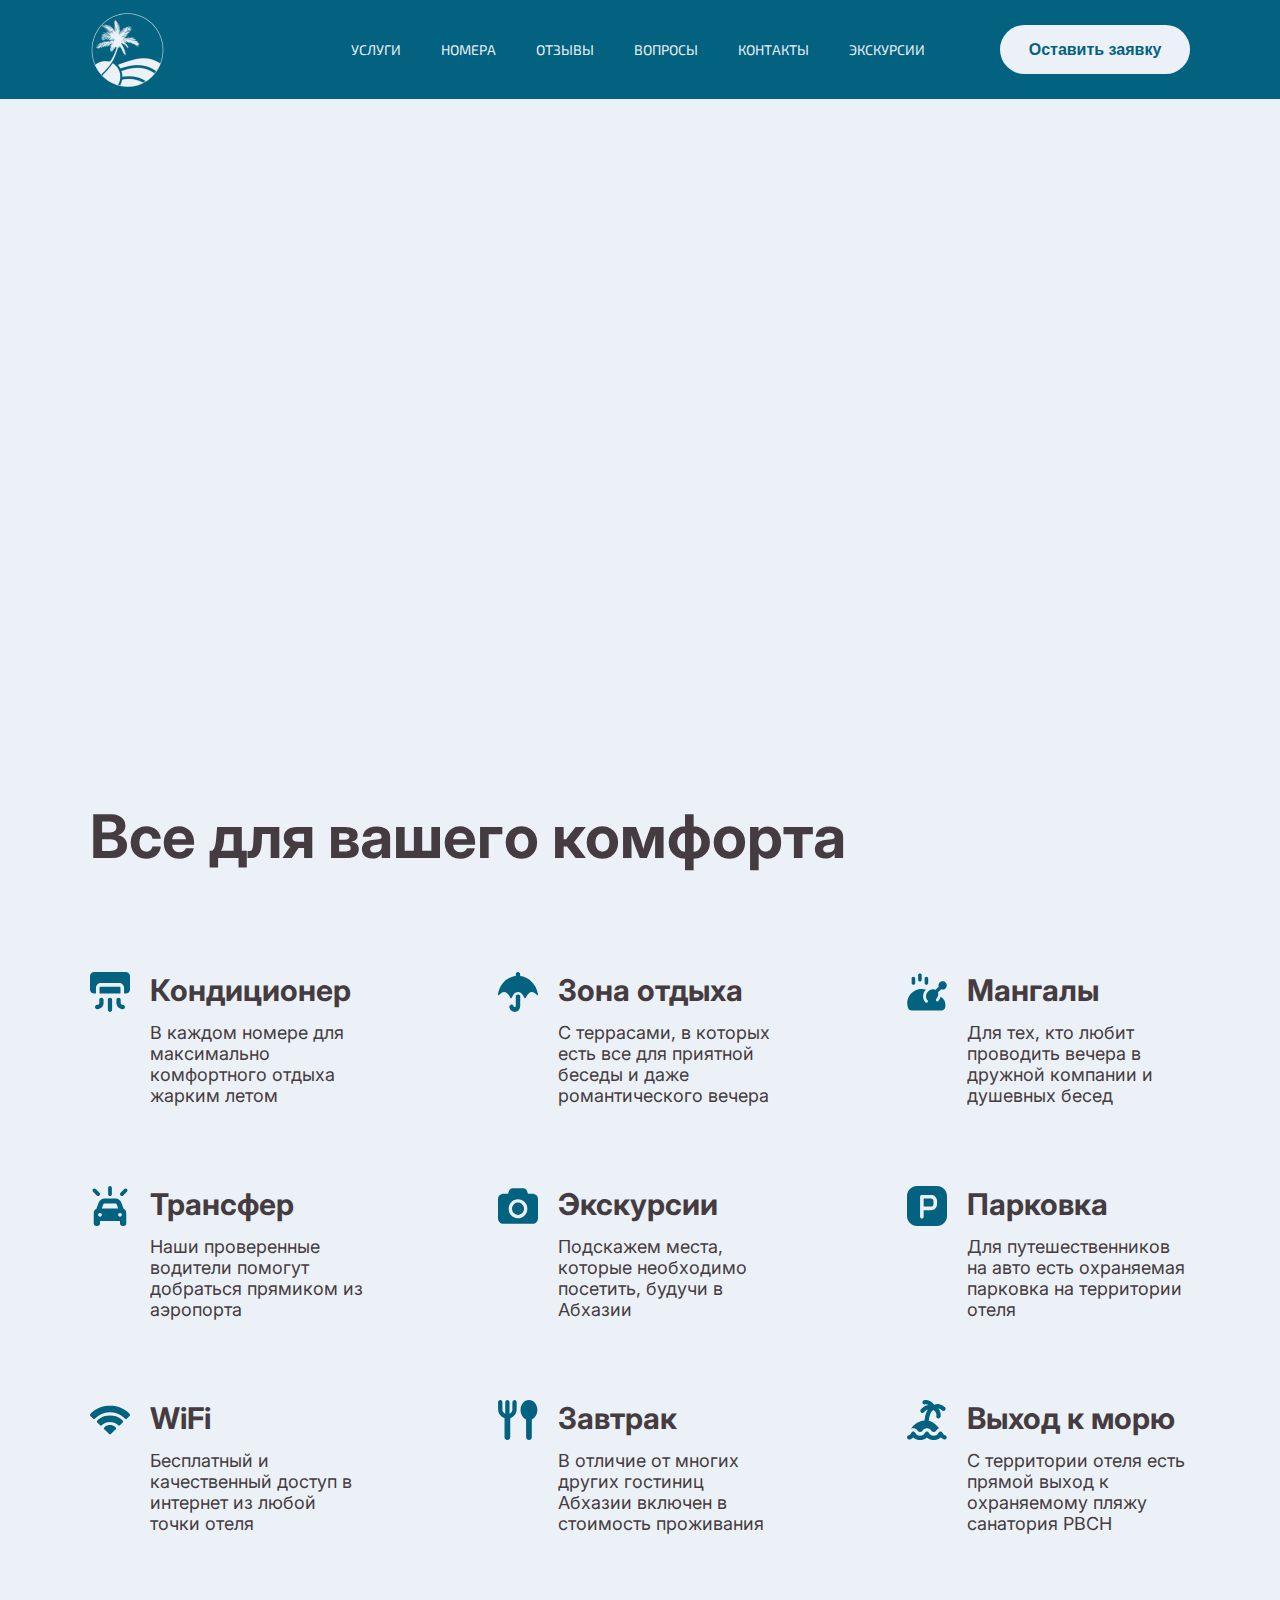
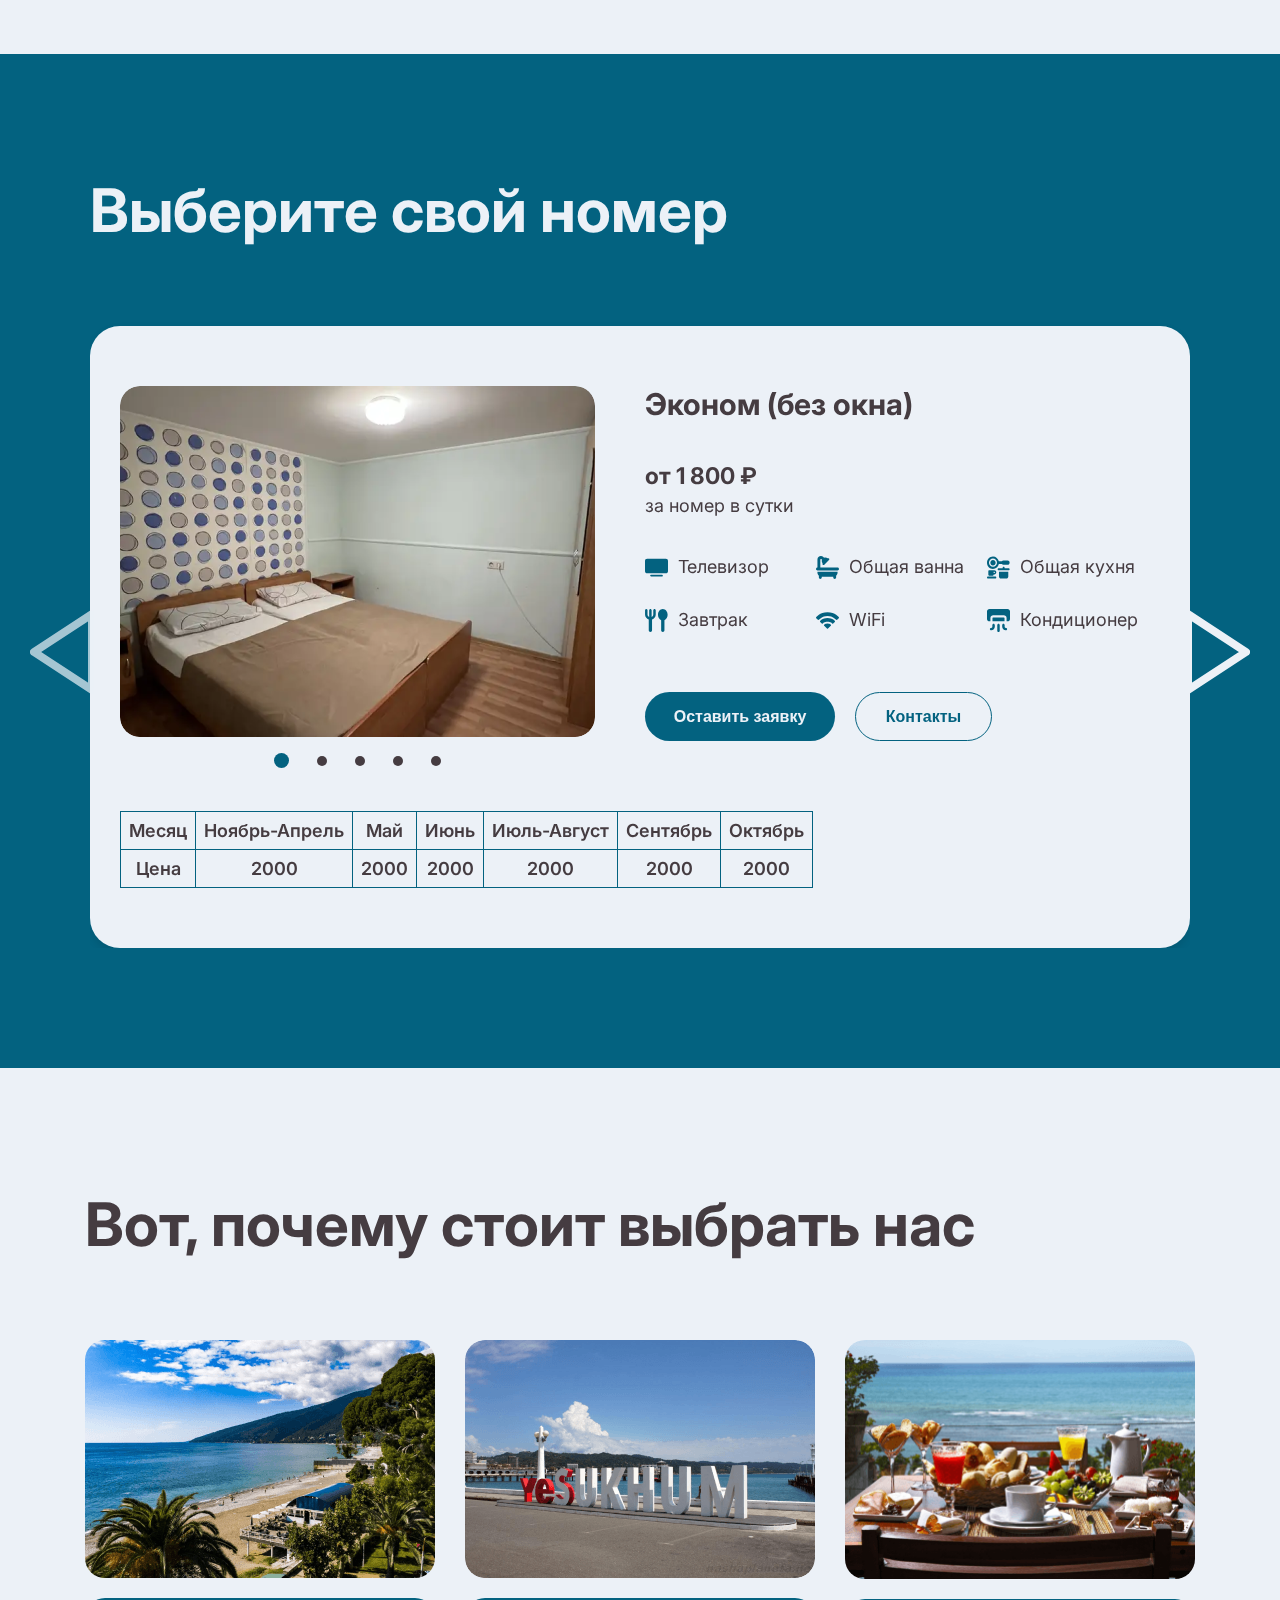
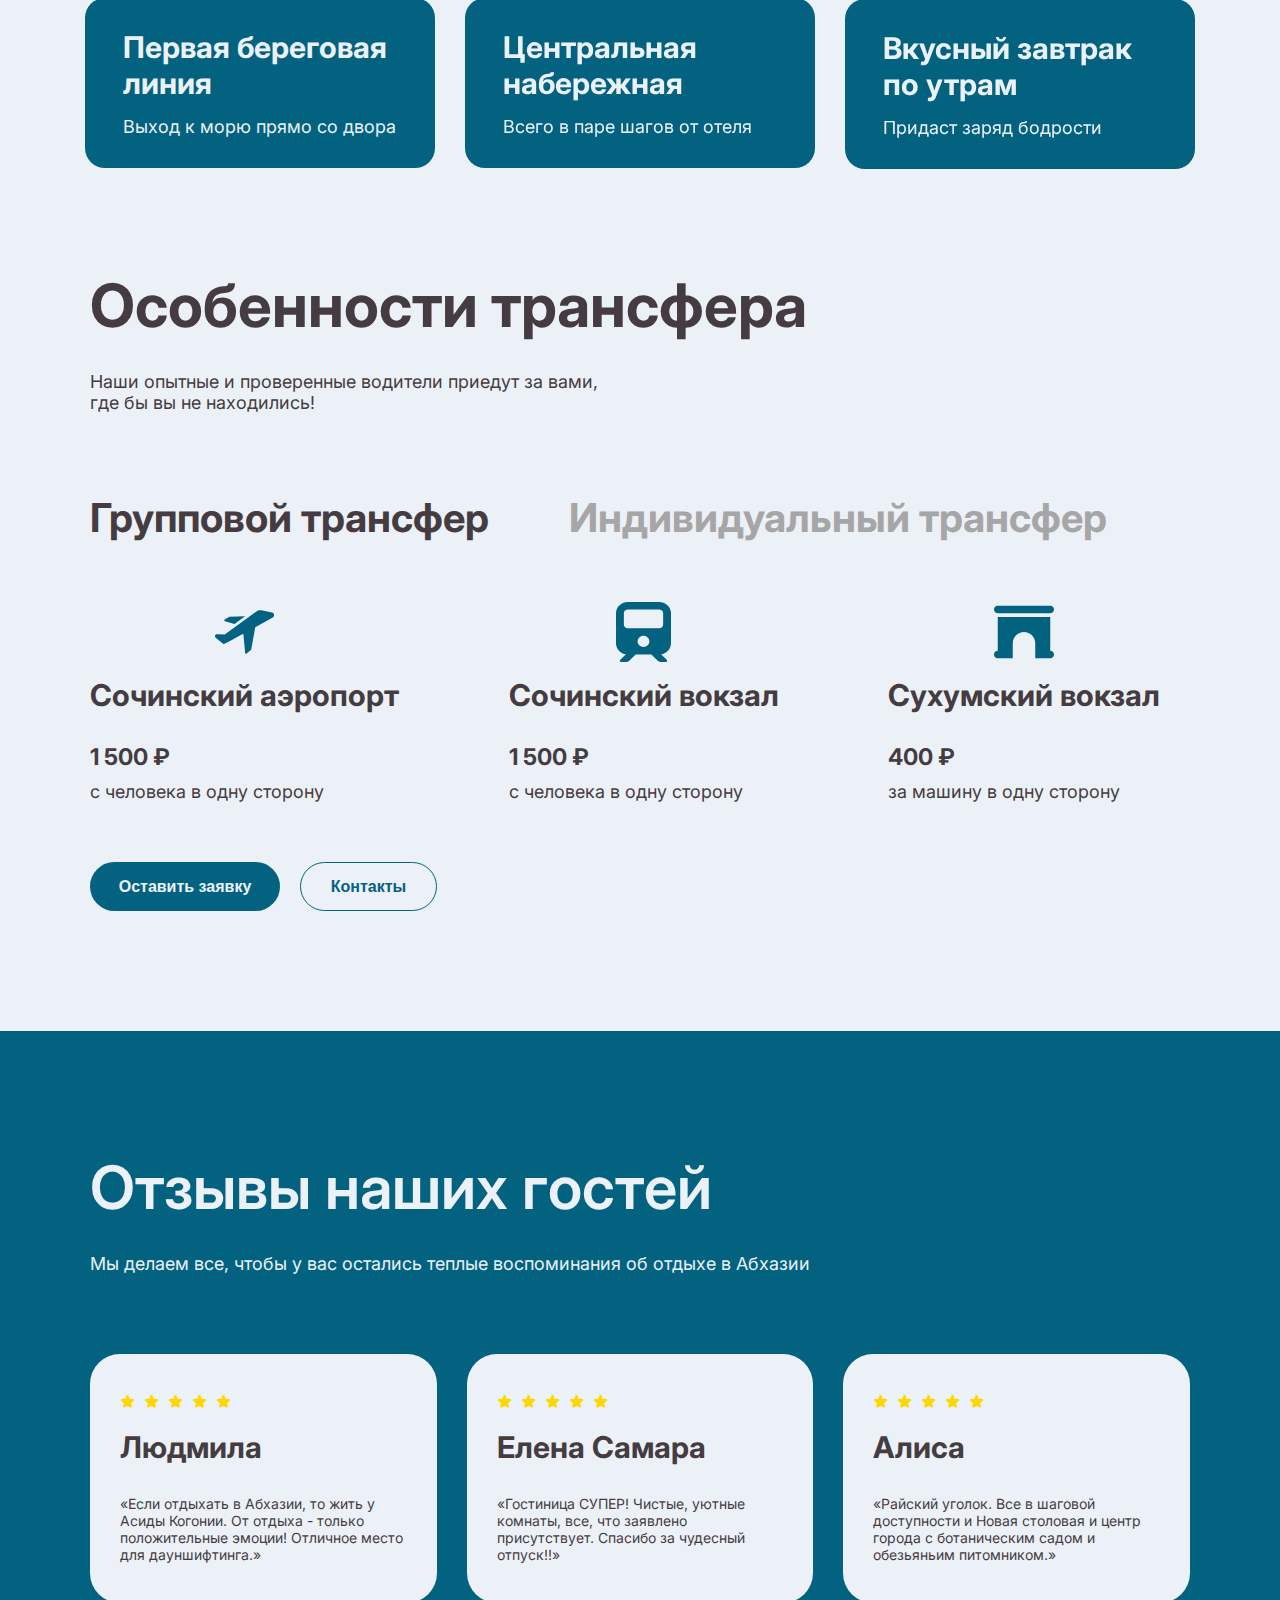
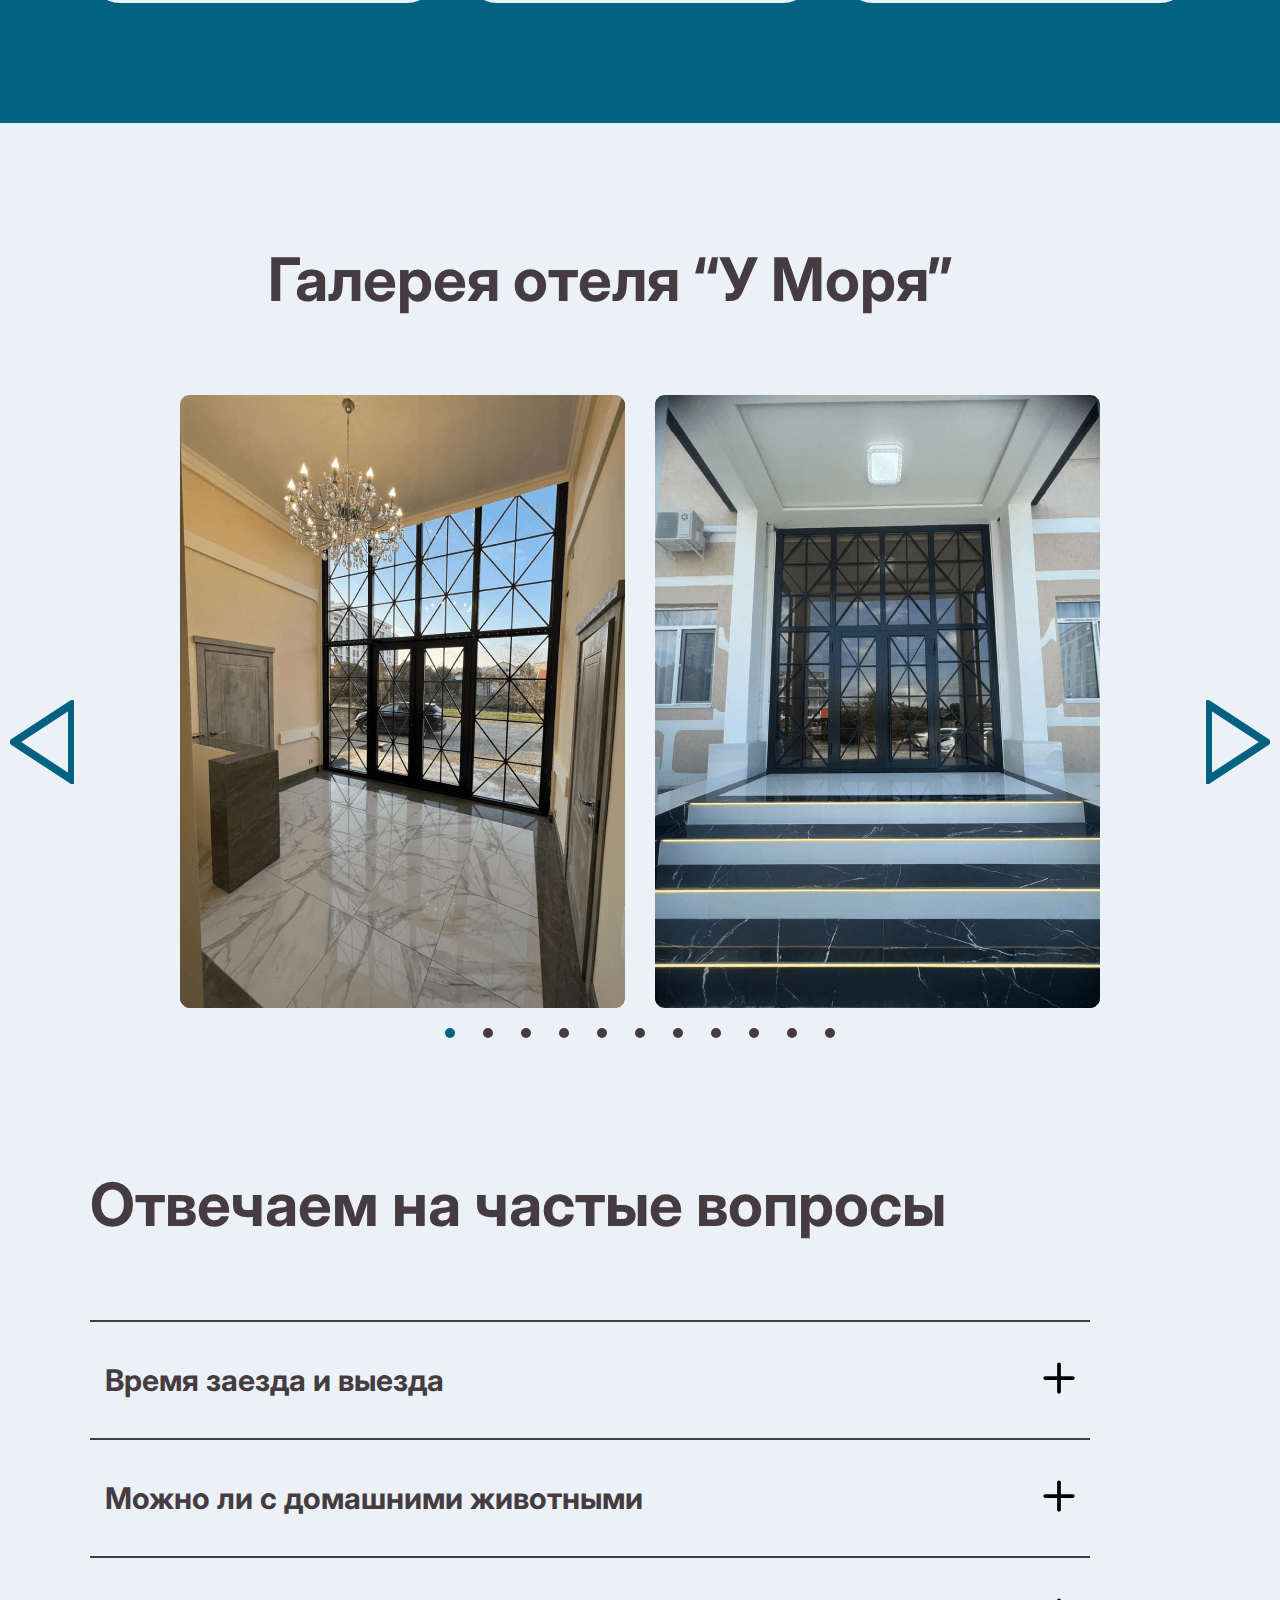
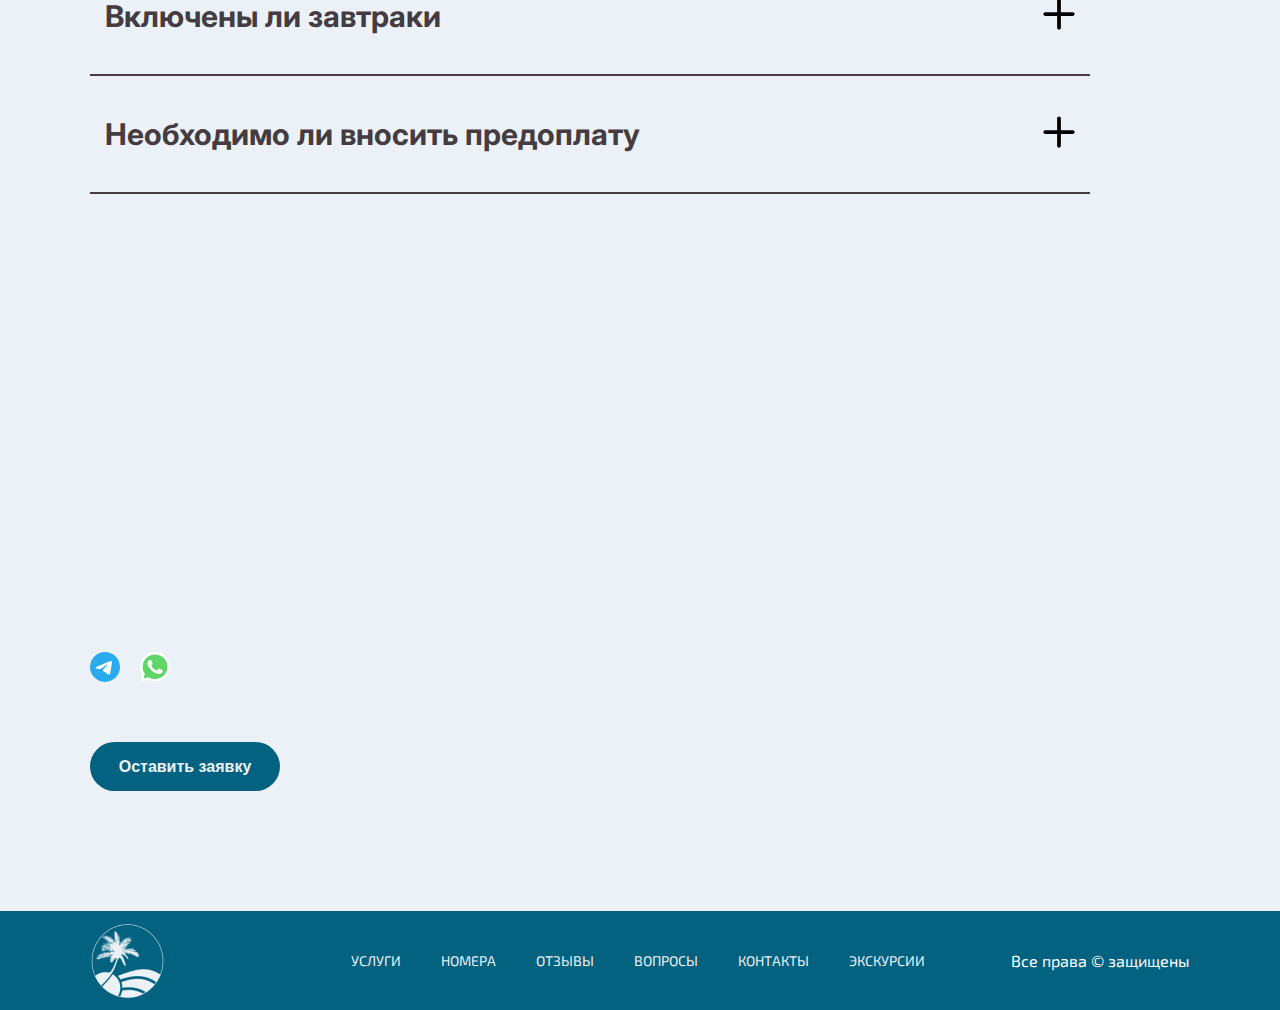
==== commit a917ab8b: "first commit" ====
--- a/index.html
+++ b/index.html
@@ -124,10 +124,7 @@
                 </div>
             </div>
         </div>
-        <div class="container-prices none">
-            <img class="prices-image" src="./img/hotel-number/prices.png" alt="Prices">
-            <!-- <img class="prices-image-mobile" src="./img/hotel-number/prices-mobile.png" alt="Prices"> -->
-        </div>
+
         <header class="pattern section">
             <nav class="layout">
                 <div class="nav-container">
@@ -310,8 +307,30 @@
                                     <div class="hotel-number-info-button">
                                         <button class="cta-button leave-request request-hide">Оставить заявку</button>
                                         <button class="cta-button leave-request request-view">Заявка</button>
-                                        <button class="prices-button">Полный прайс</button>
-                                    </div>
+                                        <button class="contacts-button">Контакты</button>
+                                    </div>
+                                </div>
+                                <div class="prices-table">
+                                    <table>
+                                        <tr>
+                                            <th>Месяц</th>
+                                            <th>Ноябрь-Апрель</th>
+                                            <th>Май</th>
+                                            <th>Июнь</th>
+                                            <th>Июль-Август</th>
+                                            <th>Сентябрь</th>
+                                            <th>Октябрь</th>
+                                        </tr>
+                                        <tr>
+                                            <td>Цена</td>
+                                            <td>2000</td>
+                                            <td>2000</td>
+                                            <td>2000</td>
+                                            <td>2000</td>
+                                            <td>2000</td>
+                                            <td>2000</td>
+                                        </tr>
+                                    </table>
                                 </div>
                             </div>
                         </div>
@@ -378,8 +397,30 @@
                                     <div class="hotel-number-info-button">
                                         <button class="cta-button leave-request request-hide">Оставить заявку</button>
                                         <button class="cta-button leave-request request-view">Заявка</button>
-                                        <button class="prices-button">Полный прайс</button>
-                                    </div>
+                                        <button class="contacts-button">Контакты</button>
+                                    </div>
+                                </div>
+                                <div class="prices-table">
+                                    <table>
+                                        <tr>
+                                            <th>Месяц</th>
+                                            <th>Ноябрь-Апрель</th>
+                                            <th>Май</th>
+                                            <th>Июнь</th>
+                                            <th>Июль-Август</th>
+                                            <th>Сентябрь</th>
+                                            <th>Октябрь</th>
+                                        </tr>
+                                        <tr>
+                                            <td>Цена</td>
+                                            <td>2000</td>
+                                            <td>2000</td>
+                                            <td>2000</td>
+                                            <td>2000</td>
+                                            <td>2000</td>
+                                            <td>2000</td>
+                                        </tr>
+                                    </table>
                                 </div>
                             </div>
                         </div>
@@ -446,8 +487,30 @@
                                     <div class="hotel-number-info-button">
                                         <button class="cta-button leave-request request-hide">Оставить заявку</button>
                                         <button class="cta-button leave-request request-view">Заявка</button>
-                                        <button class="prices-button">Полный прайс</button>
-                                    </div>
+                                        <button class="contacts-button">Контакты</button>
+                                    </div>
+                                </div>
+                                <div class="prices-table">
+                                    <table>
+                                        <tr>
+                                            <th>Месяц</th>
+                                            <th>Ноябрь-Апрель</th>
+                                            <th>Май</th>
+                                            <th>Июнь</th>
+                                            <th>Июль-Август</th>
+                                            <th>Сентябрь</th>
+                                            <th>Октябрь</th>
+                                        </tr>
+                                        <tr>
+                                            <td>Цена</td>
+                                            <td>2000</td>
+                                            <td>2000</td>
+                                            <td>2000</td>
+                                            <td>2000</td>
+                                            <td>2000</td>
+                                            <td>2000</td>
+                                        </tr>
+                                    </table>
                                 </div>
                             </div>
                         </div>
@@ -514,8 +577,30 @@
                                     <div class="hotel-number-info-button">
                                         <button class="cta-button leave-request request-hide">Оставить заявку</button>
                                         <button class="cta-button leave-request request-view">Заявка</button>
-                                        <button class="prices-button">Полный прайс</button>
-                                    </div>
+                                        <button class="contacts-button">Контакты</button>
+                                    </div>
+                                </div>
+                                <div class="prices-table">
+                                    <table>
+                                        <tr>
+                                            <th>Месяц</th>
+                                            <th>Ноябрь-Апрель</th>
+                                            <th>Май</th>
+                                            <th>Июнь</th>
+                                            <th>Июль-Август</th>
+                                            <th>Сентябрь</th>
+                                            <th>Октябрь</th>
+                                        </tr>
+                                        <tr>
+                                            <td>Цена</td>
+                                            <td>2000</td>
+                                            <td>2000</td>
+                                            <td>2000</td>
+                                            <td>2000</td>
+                                            <td>2000</td>
+                                            <td>2000</td>
+                                        </tr>
+                                    </table>
                                 </div>
                             </div>
                         </div>
@@ -582,8 +667,30 @@
                                     <div class="hotel-number-info-button">
                                         <button class="cta-button leave-request request-hide">Оставить заявку</button>
                                         <button class="cta-button leave-request request-view">Заявка</button>
-                                        <button class="prices-button">Полный прайс</button>
-                                    </div>
+                                        <button class="contacts-button">Контакты</button>
+                                    </div>
+                                </div>
+                                <div class="prices-table">
+                                    <table>
+                                        <tr>
+                                            <th>Месяц</th>
+                                            <th>Ноябрь-Апрель</th>
+                                            <th>Май</th>
+                                            <th>Июнь</th>
+                                            <th>Июль-Август</th>
+                                            <th>Сентябрь</th>
+                                            <th>Октябрь</th>
+                                        </tr>
+                                        <tr>
+                                            <td>Цена</td>
+                                            <td>2000</td>
+                                            <td>2000</td>
+                                            <td>2000</td>
+                                            <td>2000</td>
+                                            <td>2000</td>
+                                            <td>2000</td>
+                                        </tr>
+                                    </table>
                                 </div>
                             </div>
                         </div>
@@ -650,8 +757,30 @@
                                     <div class="hotel-number-info-button">
                                         <button class="cta-button leave-request request-hide">Оставить заявку</button>
                                         <button class="cta-button leave-request request-view">Заявка</button>
-                                        <button class="prices-button">Полный прайс</button>
-                                    </div>
+                                        <button class="contacts-button">Контакты</button>
+                                    </div>
+                                </div>
+                                <div class="prices-table">
+                                    <table>
+                                        <tr>
+                                            <th>Месяц</th>
+                                            <th>Ноябрь-Апрель</th>
+                                            <th>Май</th>
+                                            <th>Июнь</th>
+                                            <th>Июль-Август</th>
+                                            <th>Сентябрь</th>
+                                            <th>Октябрь</th>
+                                        </tr>
+                                        <tr>
+                                            <td>Цена</td>
+                                            <td>2000</td>
+                                            <td>2000</td>
+                                            <td>2000</td>
+                                            <td>2000</td>
+                                            <td>2000</td>
+                                            <td>2000</td>
+                                        </tr>
+                                    </table>
                                 </div>
                             </div>
                         </div>
@@ -718,8 +847,30 @@
                                     <div class="hotel-number-info-button">
                                         <button class="cta-button leave-request request-hide">Оставить заявку</button>
                                         <button class="cta-button leave-request request-view">Заявка</button>
-                                        <button class="prices-button">Полный прайс</button>
-                                    </div>
+                                        <button class="contacts-button">Контакты</button>
+                                    </div>
+                                </div>
+                                <div class="prices-table">
+                                    <table>
+                                        <tr>
+                                            <th>Месяц</th>
+                                            <th>Ноябрь-Апрель</th>
+                                            <th>Май</th>
+                                            <th>Июнь</th>
+                                            <th>Июль-Август</th>
+                                            <th>Сентябрь</th>
+                                            <th>Октябрь</th>
+                                        </tr>
+                                        <tr>
+                                            <td>Цена</td>
+                                            <td>2000</td>
+                                            <td>2000</td>
+                                            <td>2000</td>
+                                            <td>2000</td>
+                                            <td>2000</td>
+                                            <td>2000</td>
+                                        </tr>
+                                    </table>
                                 </div>
                             </div>
                         </div>
@@ -786,8 +937,30 @@
                                     <div class="hotel-number-info-button">
                                         <button class="cta-button leave-request request-hide">Оставить заявку</button>
                                         <button class="cta-button leave-request request-view">Заявка</button>
-                                        <button class="prices-button">Полный прайс</button>
-                                    </div>
+                                        <button class="contacts-button">Контакты</button>
+                                    </div>
+                                </div>
+                                <div class="prices-table">
+                                    <table>
+                                        <tr>
+                                            <th>Месяц</th>
+                                            <th>Ноябрь-Апрель</th>
+                                            <th>Май</th>
+                                            <th>Июнь</th>
+                                            <th>Июль-Август</th>
+                                            <th>Сентябрь</th>
+                                            <th>Октябрь</th>
+                                        </tr>
+                                        <tr>
+                                            <td>Цена</td>
+                                            <td>2000</td>
+                                            <td>2000</td>
+                                            <td>2000</td>
+                                            <td>2000</td>
+                                            <td>2000</td>
+                                            <td>2000</td>
+                                        </tr>
+                                    </table>
                                 </div>
                             </div>
                         </div>
@@ -854,8 +1027,30 @@
                                     <div class="hotel-number-info-button">
                                         <button class="cta-button leave-request request-hide">Оставить заявку</button>
                                         <button class="cta-button leave-request request-view">Заявка</button>
-                                        <button class="prices-button">Полный прайс</button>
-                                    </div>
+                                        <button class="contacts-button">Контакты</button>
+                                    </div>
+                                </div>
+                                <div class="prices-table">
+                                    <table>
+                                        <tr>
+                                            <th>Месяц</th>
+                                            <th>Ноябрь-Апрель</th>
+                                            <th>Май</th>
+                                            <th>Июнь</th>
+                                            <th>Июль-Август</th>
+                                            <th>Сентябрь</th>
+                                            <th>Октябрь</th>
+                                        </tr>
+                                        <tr>
+                                            <td>Цена</td>
+                                            <td>2000</td>
+                                            <td>2000</td>
+                                            <td>2000</td>
+                                            <td>2000</td>
+                                            <td>2000</td>
+                                            <td>2000</td>
+                                        </tr>
+                                    </table>
                                 </div>
                             </div>
                         </div>
--- a/css/main.css
+++ b/css/main.css
@@ -107,7 +107,6 @@
 .cta-button.leave-request:hover {
   background: #018eba; }
 
-.prices-button,
 .contacts-button {
   width: 137px;
   height: 49px;
@@ -118,7 +117,6 @@
   font-size: 16px;
   color: #036280; }
   @media (max-width: 767px) {
-    .prices-button,
     .contacts-button {
       width: 78px;
       height: 22px;
@@ -309,7 +307,7 @@
   font-family: "Inter", sans-serif;
   width: 100%;
   height: 581px;
-  background-image: url("/hotel-sea/img/main-bg.png");
+  background-image: url("/hotel-two/img/main-bg.png");
   background-size: cover;
   background-repeat: no-repeat;
   color: #ecf1f7; }
@@ -471,7 +469,6 @@
   align-items: center;
   flex-direction: column;
   width: 100% !important;
-  height: 480px;
   background-color: #ecf1f7;
   border-radius: 30px;
   box-shadow: 0 4px 8px rgba(0, 0, 0, 0.1); }
@@ -484,7 +481,8 @@
 
 .hotel-number-content {
   padding: 60px 30px;
-  display: flex; }
+  display: flex;
+  flex-wrap: wrap; }
   @media (max-width: 1199px) {
     .hotel-number-content {
       width: 630px;
@@ -664,6 +662,33 @@
 .hotel-number-info-button {
   display: flex; }
 
+.prices-table {
+  padding-top: 35px; }
+  @media (max-width: 1199px) {
+    .prices-table {
+      padding-top: 5px;
+      width: 520px; } }
+  @media (max-width: 767px) {
+    .prices-table {
+      padding-top: 0;
+      max-width: 280px; } }
+  .prices-table table {
+    width: 100%;
+    border-collapse: collapse;
+    text-align: center; }
+  .prices-table th, .prices-table td {
+    border: 1px solid #036280;
+    padding: 8px;
+    font-weight: 600;
+    font-size: 18px; }
+    @media (max-width: 1199px) {
+      .prices-table th, .prices-table td {
+        font-size: 12px; } }
+    @media (max-width: 767px) {
+      .prices-table th, .prices-table td {
+        font-size: 6px;
+        padding: 4px; } }
+
 .swiper-hotel-number-pagination {
   display: none; }
   @media (max-width: 1199px) {
@@ -1348,13 +1373,13 @@
   transform: rotate(45deg); }
 
 .contacts {
-  background-image: url(/hotel-sea/img/contacts-bg.png);
+  background-image: url(/hotel-two/img/contacts-bg.png);
   background-size: cover;
   color: #ecf1f7;
   font-family: "Inter", sans-serif; }
   @media (max-width: 1199px) {
     .contacts {
-      background-image: url(/hotel-sea/img/contacts-bg-tablet.png); } }
+      background-image: url(/hotel-two/img/contacts-bg-tablet.png); } }
 
 .contacts-wrapper {
   width: 1100px; }
